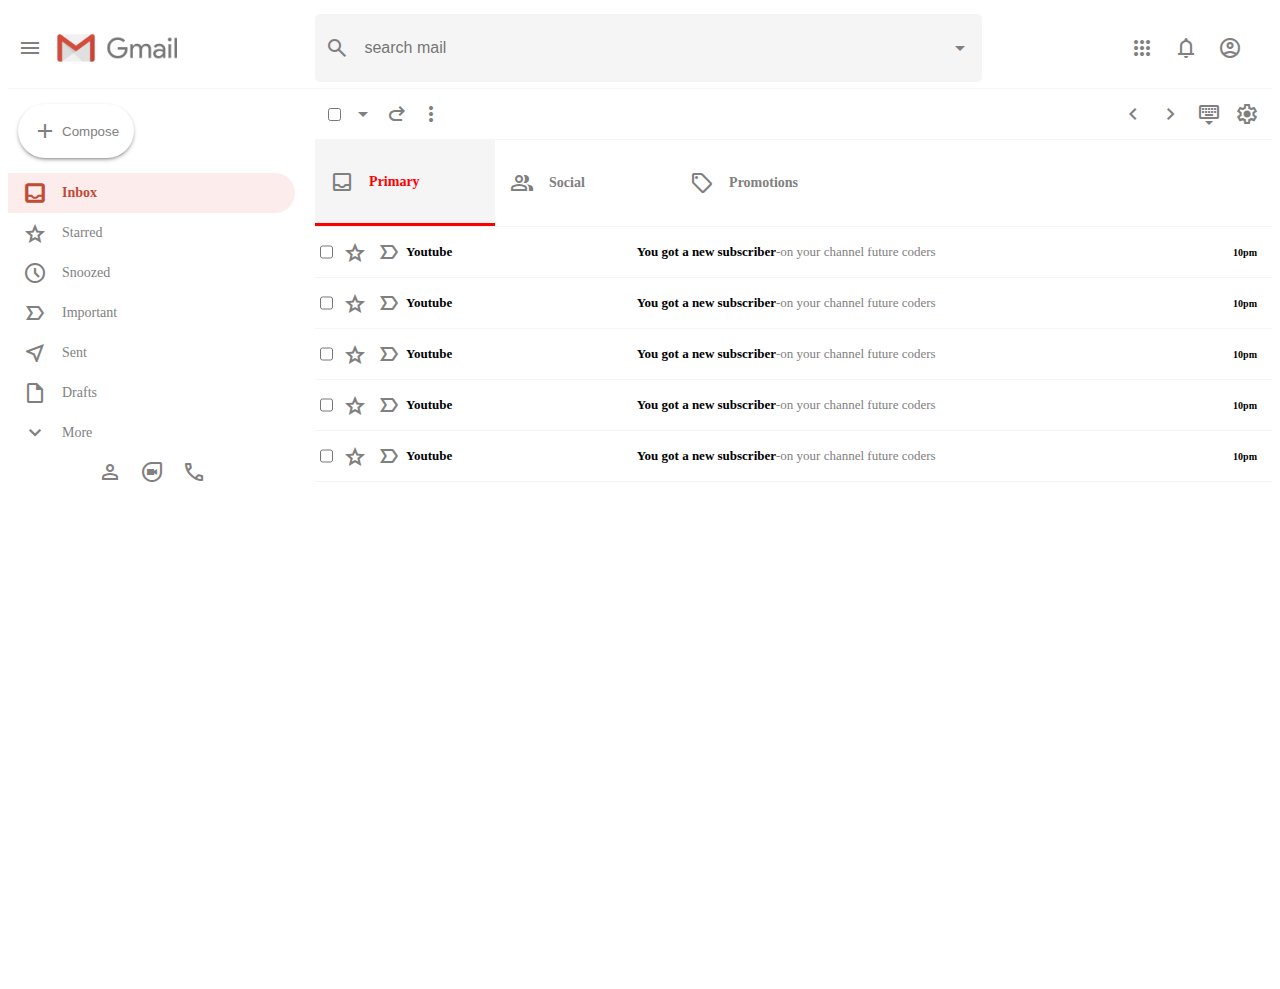
==== index.html @ 56f31e83 "commited ok" ====
<html lang="en">
<head>
    <meta charset="UTF-8">
    <meta http-equiv="X-UA-Compatible" content="IE=edge">
    <meta name="viewport" content="width=device-width, initial-scale=1.0">
    <!-- Google font icons-->
    <link href="https://fonts.googleapis.com/css2?family=Material+Symbols+Outlined" rel="stylesheet" />
    <link rel="stylesheet" href="css/style.css"/>
    <title>Gmail UI CLONE</title>
</head>
<body>
    <!--Header starts-->
    <div class="header">
        <div class="header_left">
            <span class="material-symbols-outlined">
                menu
            </span>
            <img src="Assets/gmail.jpg" alt="mail">              
        </div>
        <div class="header_middle">
            <span class="material-symbols-outlined">
                search
            </span>
            <input type="text" placeholder="search mail"/>
            <span class="material-symbols-outlined">
                arrow_drop_down
            </span>

        </div>
        <div class="header_right">
            <span class="material-symbols-outlined">
                apps
             </span>
            <span class="material-symbols-outlined">
                    notifications
            </span>
            <span class="material-symbols-outlined">
                    account_circle
            </span>
         </div>
     </div>
<!--Header ends-->

<!--Main body starts-->
<div class="main_body">
    <!--sidebar starts-->
        <div class="sidebar">
            <button class="sidebar_compose">
                <span class="material-symbols-outlined">add</span>
                Compose
            </button>
            <div class="sidebarOption sidebarOption_active">
                <span class="material-symbols-outlined">inbox</span>
                <h3>Inbox</h3>
            </div>
            <div class="sidebarOption ">
                <span class="material-symbols-outlined">Star</span>
                <h3>Starred</h3>
            </div>
            <div class="sidebarOption ">
                <span class="material-symbols-outlined">access_time</span>
                <h3>Snoozed</h3>
            </div>
            <div class="sidebarOption ">
                <span class="material-symbols-outlined">label_important</span>
                <h3>Important</h3>
            </div>
            <div class="sidebarOption ">
                <span class="material-symbols-outlined">near_me</span>
                <h3>Sent</h3>
            </div>
            <div class="sidebarOption ">
                <span class="material-symbols-outlined">note</span>
                <h3>Drafts</h3>
            </div>
            <div class="sidebarOption ">
                <span class="material-symbols-outlined">expand_more</span>
                <h3>More</h3>
            </div>
            <div class="sidebar_footer">
                <div class="sidebar_footerIcons">
               <span class="material-symbols-outlined">person</span>
               <span class="material-symbols-outlined">duo</span>
               <span class="material-symbols-outlined">phone</span>
                </div>
            </div>
        </div>
    <!--sidebar ends-->

    <!--Email list starts-->
        <div class="emailList">
            <!--setting starts-->
                <div class="emailList_settings">
                    <div class="emailList_settingsLeft">
                            <input type="checkbox">
                            <span class="material-symbols-outlined">arrow_drop_down</span>
                            <span class="material-symbols-outlined">redo</span>
                            <span class="material-symbols-outlined">more_vert</span>
                    </div>
                    <div class="emailList_settingsRight">
                        <span class="material-symbols-outlined">chevron_left</span>
                     <span class="material-symbols-outlined">chevron_right</span>
                    <span class="material-symbols-outlined">keyboard_hide</span>
                    <span class="material-symbols-outlined">settings</span>
                    </div>
                </div>
             <!--setting ends-->

             <!--section starts-->
                <div class="emailList_section">
                    <div class="section section_selected">
                        <span class="material-symbols-outlined">inbox</span>
                        <h4>Primary</h4>
                    </div>
                    <div class="section ">
                        <span class="material-symbols-outlined">people</span>
                        <h4>Social</h4>
                    </div>
                    <div class="section ">
                        <span class="material-symbols-outlined">local_offer</span>
                        <h4>Promotions</h4>
                    </div>
                </div>
             <!--section ends-->

             <!--email List row starts-->
                    <div class="emailList_list">
                        <!--email row starts-->
                            <div class="emailRow">
                                <div class="emailRow_options">
                                    <input type="checkbox" >
                                    <span class="material-symbols-outlined">star_border</span>
                                    <span class="material-symbols-outlined">label_important</span>
                                </div>
                                <h3 class="emailRow_title">Youtube</h3>
                                    <div class="emailRow_message">
                                        <h4>You got a new subscriber<span class="emailRow_description">-on your channel future coders</span></h4>
                                    </div>
                                    <p class="emailRow_time">10pm</p>
                            </div>
                        <!--email row ends-->
                         <!--email row starts-->
                         <div class="emailRow">
                            <div class="emailRow_options">
                                <input type="checkbox" >
                                <span class="material-symbols-outlined">star_border</span>
                                <span class="material-symbols-outlined">label_important</span>
                            </div>
                            <h3 class="emailRow_title">Youtube</h3>
                                <div class="emailRow_message">
                                    <h4>You got a new subscriber<span class="emailRow_description">-on your channel future coders</span></h4>
                                </div>
                                <p class="emailRow_time">10pm</p>
                        </div>
                    <!--email row ends-->
                     <!--email row starts-->
                    <div class="emailRow">
                        <div class="emailRow_options">
                            <input type="checkbox" >
                            <span class="material-symbols-outlined">star_border</span>
                            <span class="material-symbols-outlined">label_important</span>
                        </div>
                        <h3 class="emailRow_title">Youtube</h3>
                        <div class="emailRow_message">
                            <h4>You got a new subscriber<span class="emailRow_description">-on your channel future coders</span></h4>
                        </div>
                        <p class="emailRow_time">10pm</p>
                    </div>
                <!--email row ends-->
                 <!--email row starts-->
                 <div class="emailRow">
                    <div class="emailRow_options">
                        <input type="checkbox" >
                        <span class="material-symbols-outlined">star_border</span>
                        <span class="material-symbols-outlined">label_important</span>
                    </div>
                    <h3 class="emailRow_title">Youtube</h3>
                        <div class="emailRow_message">
                            <h4>You got a new subscriber<span class="emailRow_description">-on your channel future coders</span></h4>
                        </div>
                        <p class="emailRow_time">10pm</p>
                </div>
            <!--email row ends-->
             <!--email row starts-->
             <div class="emailRow">
                <div class="emailRow_options">
                    <input type="checkbox" >
                    <span class="material-symbols-outlined">star_border</span>
                    <span class="material-symbols-outlined">label_important</span>
                </div>
                <h3 class="emailRow_title">Youtube</h3>
                    <div class="emailRow_message">
                        <h4>You got a new subscriber<span class="emailRow_description">-on your channel future coders</span></h4>
                    </div>
                    <p class="emailRow_time">10pm</p>
            </div>
        <!--email row ends-->
                    </div>
         <!--email row ends-->
        </div>
 <!--Email list ends-->
</div>
<!--Main body ends-->
</body>
</html>
---- css/style.css ----
.{
   margin:0;
   padding:0; 
}
/* Header */
.header_left img{
            object-fit: contain;
            height: 80px;
            margin-left:5px;
}
.header{
    display: flex;
    align-items: center;
    justify-content: space-between;
    border-bottom: 1px solid whitesmoke;
}
.header_left{
    display: flex;
    align-items: center;
}
.header_left span{
    padding: 10px;
    cursor: pointer;
}
.header_middle{
    display: flex;
    flex: 0.7;
    align-items: center;
    background-color:whitesmoke;
    padding: 10px;
    border-radius: 5px;
}             
.material-symbols-outlined{
    color: gray;
}
.header_middle input{
    border: none;
    width: 100%;
    padding: 10px;
    outline: none;
    font-size: medium;
    background-color: transparent;
}
.header_right{
    display: flex;
    padding-right: 20px;
}
.header_right span{
    padding: 10px;
    cursor: pointer;
}
/*Sidebar*/

.sidebar{
    flex:0.3;
    max-width: 300px;
    padding-right: 20px;
}
.sidebar_compose{
    margin-top: 15px;
    margin-left: 10px;
    margin-bottom: 15px;
    text-transform: capitalize;
    color: gray;
    padding: 15px;
    border-radius: 30px;
    background-color: white;
    display: flex;
    align-items: center;
    cursor: pointer;
    outline: none;
    border: none;
    box-shadow: 0px 2px 5px -2px rgba(0,0,0,0.75);
}

.sidebar_compose span{
    margin-right: 5px;
}
.sidebarOption{
    display: flex;
    align-items: center;
    height: 40px;
    padding: 0 10px;
    border-top-right-radius: 20px;
    border-bottom-right-radius: 20px;
    cursor: pointer;
    color: #818181;
}
.sidebarOption .material-symbols-outlined{
    padding: 5px;
}
.sidebarOption h3{
    flex: 1;
    margin-left: 10px;
    font-size: 14px;
    font-weight: 400;
}
.sidebarOption:hover,
.sidebarOption:hover h3,
.sidebarOption:hover .material-symbols-outlined,
.sidebarOption_active,
.sidebarOption_active h3,
.sidebarOption_active .material-symbols-outlined{
    background-color: #fcecec;
    color: #c04b37;
    font-weight: 800;
}
.sidebar_footer{
    display: flex;
    justify-content: center;
}
.sidebar_footerIcons .material-symbols-outlined{
    margin: 7px;
    cursor: pointer;

}
/*main_body*/
.main_body{
    display:flex;
    height: 100vh;
}
body{
    height: 100vh;
    overflow: hidden;
}
/*email list*/
.emailList{
    flex:1;
    overflow:scroll;
}
.emailList_settings{
    position: sticky;
    top: 0;
    display: flex;
    justify-content: space-between;
    border-bottom: 1px solid whitesmoke;
    background-color: white;
    z-index: 999;
    padding: 8px;
}
.emailList_settingsLeft{
    display: flex;
    align-items:center;
}
.emailList_settings .material-symbols-outlined{
    margin: 5px;
    cursor: pointer;
}
.section{
    display: flex;
    align-items: center;
    border-bottom-width:2px;
    padding: 15px;
    min-width: 150px;
    cursor: pointer;
    color: grey;
    border-width:0;
}
.emailList_section{
    position: sticky;
    top:0;
    display: flex;
    background-color: white;
    border-bottom: 1px solid whitesmoke;
    z-index: 999;
}
.section_selected{
    background-color: whitesmoke;
    border-width: 3px;
    color: red;
    border-bottom:3px solid red;
}
.section_active .material-symbols-outlined{
    color:red;
}
.section h4{
    font-size:14px;
    margin-left: 15px;
}
.section:hover{
    background-color: whitesmoke;
    border-width: 3px;
}
.emailRow_options{
    display:flex;
    align-item:center;
}
.emailRow_options .material-symbols-outlined,input{
    margin:5px;
}
.emailRow{
    display:flex;
    align-items:center;
    height: 50px;
    border-bottom:1px solid whitesmoke;
    cursor: pointer;
    z-index;999;
}
.emailRow:hover{
    border-top: 1px solid whitesmoke;
    box-shadow:0 4px 4px -2px rgba(0,0,0, 0.24) ;
}
.emailRow_message{
    display: flex;
    flex:0.8;
    align-items: center;
    font-size: 13px;
}
.emailRow_message h4{
    width:400px;
    white-space: nowrap;
    overflow: hidden;
    text-overflow: ellipsis;
    padding-left: 5px;
    padding-right: 5px;
}
.emailRow_title{
    font-size: 13px;
    flex:0.3;
}
.emailRow_time{
    padding-right: 15px;
    font-size: 10px;
    font-weight: bold;
}
.emailRow_description{
    font-weight: 400;
    color: gray;
}
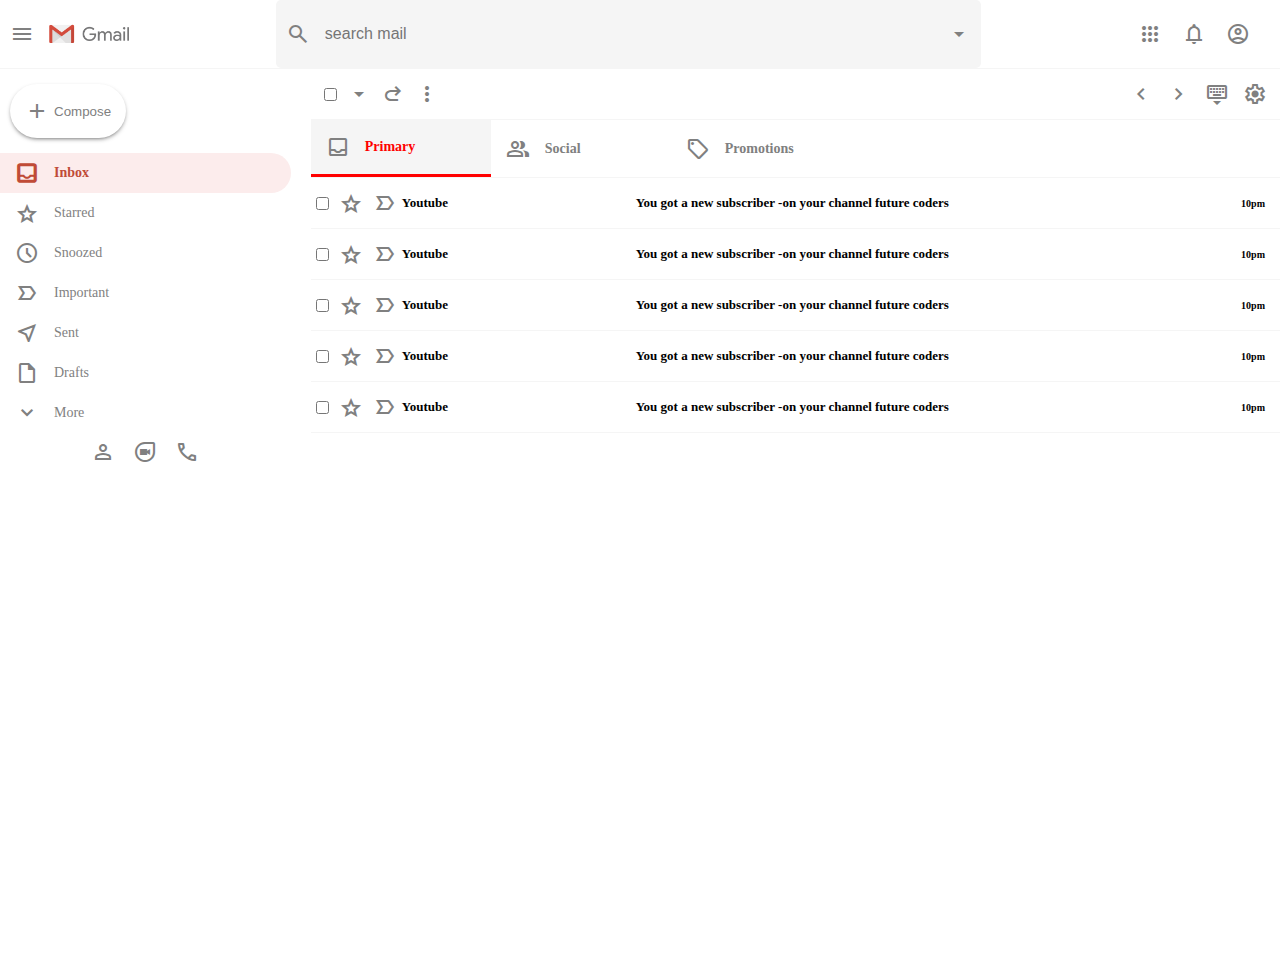
==== commit 0046440a: "commit ok" ====
--- a/index.html
+++ b/index.html
@@ -1,205 +1,192 @@
+<!doctype html>
 <html lang="en">
-<head>
+  <head>
     <meta charset="UTF-8">
     <meta http-equiv="X-UA-Compatible" content="IE=edge">
     <meta name="viewport" content="width=device-width, initial-scale=1.0">
     <!-- Google font icons-->
     <link href="https://fonts.googleapis.com/css2?family=Material+Symbols+Outlined" rel="stylesheet" />
-    <link rel="stylesheet" href="css/style.css"/>
+    <link rel="stylesheet" href="css/style.css" />
     <title>Gmail UI CLONE</title>
-</head>
-<body>
+  </head>
+  <body>
     <!--Header starts-->
     <div class="header">
-        <div class="header_left">
-            <span class="material-symbols-outlined">
-                menu
-            </span>
-            <img src="Assets/gmail.jpg" alt="mail">              
+      <div class="headerLeft">
+        <span class="material-symbols-outlined"> menu </span>
+        <img src="Assets/gmail.jpg" alt="mail">
+      </div>
+      <div class="headerMiddle">
+        <span class="material-symbols-outlined"> search </span>
+        <input type="text" placeholder="search mail" />
+        <span class="material-symbols-outlined"> arrow_drop_down </span>
+      </div>
+      <div class="headerRight">
+        <span class="material-symbols-outlined"> apps </span>
+        <span class="material-symbols-outlined"> notifications </span>
+        <span class="material-symbols-outlined"> account_circle </span>
+      </div>
+    </div>
+    <!--Header ends-->
+    <!--Main body starts-->
+    <div class="mainBody">
+      <!--sidebar starts-->
+      <div class="sidebar">
+        <button class="sidebarCompose">
+          <span class="material-symbols-outlined">add</span> Compose </button>
+        <div class="sidebarOption sidebarOptionActive">
+          <span class="material-symbols-outlined">inbox</span>
+          <h3>Inbox</h3>
         </div>
-        <div class="header_middle">
-            <span class="material-symbols-outlined">
-                search
-            </span>
-            <input type="text" placeholder="search mail"/>
-            <span class="material-symbols-outlined">
-                arrow_drop_down
-            </span>
-
+        <div class="sidebarOption ">
+          <span class="material-symbols-outlined">Star</span>
+          <h3>Starred</h3>
         </div>
-        <div class="header_right">
-            <span class="material-symbols-outlined">
-                apps
-             </span>
-            <span class="material-symbols-outlined">
-                    notifications
-            </span>
-            <span class="material-symbols-outlined">
-                    account_circle
-            </span>
-         </div>
-     </div>
-<!--Header ends-->
-
-<!--Main body starts-->
-<div class="main_body">
-    <!--sidebar starts-->
-        <div class="sidebar">
-            <button class="sidebar_compose">
-                <span class="material-symbols-outlined">add</span>
-                Compose
-            </button>
-            <div class="sidebarOption sidebarOption_active">
-                <span class="material-symbols-outlined">inbox</span>
-                <h3>Inbox</h3>
+        <div class="sidebarOption ">
+          <span class="material-symbols-outlined">access_time</span>
+          <h3>Snoozed</h3>
+        </div>
+        <div class="sidebarOption ">
+          <span class="material-symbols-outlined">label_important</span>
+          <h3>Important</h3>
+        </div>
+        <div class="sidebarOption ">
+          <span class="material-symbols-outlined">near_me</span>
+          <h3>Sent</h3>
+        </div>
+        <div class="sidebarOption ">
+          <span class="material-symbols-outlined">note</span>
+          <h3>Drafts</h3>
+        </div>
+        <div class="sidebarOption ">
+          <span class="material-symbols-outlined">expand_more</span>
+          <h3>More</h3>
+        </div>
+        <div class="sidebarFooter">
+          <div class="sidebarFooterIcons">
+            <span class="material-symbols-outlined">person</span>
+            <span class="material-symbols-outlined">duo</span>
+            <span class="material-symbols-outlined">phone</span>
+          </div>
+        </div>
+      </div>
+      <!--sidebar ends-->
+      <!--Email list starts-->
+      <div class="emailList">
+        <!--setting starts-->
+        <div class="emailListSettings">
+          <div class="emailListSettingsLeft">
+            <input type="checkbox">
+            <span class="material-symbols-outlined">arrow_drop_down</span>
+            <span class="material-symbols-outlined">redo</span>
+            <span class="material-symbols-outlined">more_vert</span>
+          </div>
+          <div class="emailListSettingsRight">
+            <span class="material-symbols-outlined">chevron_left</span>
+            <span class="material-symbols-outlined">chevron_right</span>
+            <span class="material-symbols-outlined">keyboard_hide</span>
+            <span class="material-symbols-outlined">settings</span>
+          </div>
+        </div>
+        <!--setting ends-->
+        <!--section starts-->
+        <div class="emailListSection">
+          <div class="section sectionSelected">
+            <span class="material-symbols-outlined">inbox</span>
+            <h4>Primary</h4>
+          </div>
+          <div class="section ">
+            <span class="material-symbols-outlined">people</span>
+            <h4>Social</h4>
+          </div>
+          <div class="section ">
+            <span class="material-symbols-outlined">local_offer</span>
+            <h4>Promotions</h4>
+          </div>
+        </div>
+        <!--section ends-->
+        <!--email List row starts-->
+        <div class="emailList1">
+          <!--email row starts-->
+          <div class="emailRow">
+            <div class="emailRowOptions">
+              <input type="checkBox">
+              <span class="material-symbols-outlined">star_border</span>
+              <span class="material-symbols-outlined">label_important</span>
             </div>
-            <div class="sidebarOption ">
-                <span class="material-symbols-outlined">Star</span>
-                <h3>Starred</h3>
+            <h3 class="emailRowTitle">Youtube</h3>
+            <div class="emailRowMessage">
+              <h4>You got a new subscriber <span class="emailRow_description">-on your channel future coders</span>
+              </h4>
             </div>
-            <div class="sidebarOption ">
-                <span class="material-symbols-outlined">access_time</span>
-                <h3>Snoozed</h3>
+            <p class="emailRowTime">10pm</p>
+          </div>
+          <!--email row ends-->
+          <!--email row starts-->
+          <div class="emailRow">
+            <div class="emailRowOptions">
+              <input type="checkBox">
+              <span class="material-symbols-outlined">star_border</span>
+              <span class="material-symbols-outlined">label_important</span>
             </div>
-            <div class="sidebarOption ">
-                <span class="material-symbols-outlined">label_important</span>
-                <h3>Important</h3>
+            <h3 class="emailRowTitle">Youtube</h3>
+            <div class="emailRowMessage">
+              <h4>You got a new subscriber <span class="emailRow_description">-on your channel future coders</span>
+              </h4>
             </div>
-            <div class="sidebarOption ">
-                <span class="material-symbols-outlined">near_me</span>
-                <h3>Sent</h3>
+            <p class="emailRowTime">10pm</p>
+          </div>
+          <!--email row ends-->
+          <!--email row starts-->
+          <div class="emailRow">
+            <div class="emailRowOptions">
+              <input type="checkBox">
+              <span class="material-symbols-outlined">star_border</span>
+              <span class="material-symbols-outlined">label_important</span>
             </div>
-            <div class="sidebarOption ">
-                <span class="material-symbols-outlined">note</span>
-                <h3>Drafts</h3>
+            <h3 class="emailRowTitle">Youtube</h3>
+            <div class="emailRowMessage">
+              <h4>You got a new subscriber <span class="emailRow_description">-on your channel future coders</span>
+              </h4>
             </div>
-            <div class="sidebarOption ">
-                <span class="material-symbols-outlined">expand_more</span>
-                <h3>More</h3>
+            <p class="emailRowTime">10pm</p>
+          </div>
+          <!--email row ends-->
+          <!--email row starts-->
+          <div class="emailRow">
+            <div class="emailRowOptions">
+              <input type="checkBox">
+              <span class="material-symbols-outlined">star_border</span>
+              <span class="material-symbols-outlined">label_important</span>
             </div>
-            <div class="sidebar_footer">
-                <div class="sidebar_footerIcons">
-               <span class="material-symbols-outlined">person</span>
-               <span class="material-symbols-outlined">duo</span>
-               <span class="material-symbols-outlined">phone</span>
-                </div>
+            <h3 class="emailRowTitle">Youtube</h3>
+            <div class="emailRowMessage">
+              <h4>You got a new subscriber <span class="emailRow_description">-on your channel future coders</span>
+              </h4>
             </div>
+            <p class="emailRowTime">10pm</p>
+          </div>
+          <!--email row ends-->
+          <!--email row starts-->
+          <div class="emailRow">
+            <div class="emailRowOptions">
+              <input type="checkBox">
+              <span class="material-symbols-outlined">star_border</span>
+              <span class="material-symbols-outlined">label_important</span>
+            </div>
+            <h3 class="emailRowTitle">Youtube</h3>
+            <div class="emailRowMessage">
+              <h4>You got a new subscriber <span class="emailRow_description">-on your channel future coders</span>
+              </h4>
+            </div>
+            <p class="emailRowTime">10pm</p>
+          </div>
+          <!--email row ends-->
         </div>
-    <!--sidebar ends-->
-
-    <!--Email list starts-->
-        <div class="emailList">
-            <!--setting starts-->
-                <div class="emailList_settings">
-                    <div class="emailList_settingsLeft">
-                            <input type="checkbox">
-                            <span class="material-symbols-outlined">arrow_drop_down</span>
-                            <span class="material-symbols-outlined">redo</span>
-                            <span class="material-symbols-outlined">more_vert</span>
-                    </div>
-                    <div class="emailList_settingsRight">
-                        <span class="material-symbols-outlined">chevron_left</span>
-                     <span class="material-symbols-outlined">chevron_right</span>
-                    <span class="material-symbols-outlined">keyboard_hide</span>
-                    <span class="material-symbols-outlined">settings</span>
-                    </div>
-                </div>
-             <!--setting ends-->
-
-             <!--section starts-->
-                <div class="emailList_section">
-                    <div class="section section_selected">
-                        <span class="material-symbols-outlined">inbox</span>
-                        <h4>Primary</h4>
-                    </div>
-                    <div class="section ">
-                        <span class="material-symbols-outlined">people</span>
-                        <h4>Social</h4>
-                    </div>
-                    <div class="section ">
-                        <span class="material-symbols-outlined">local_offer</span>
-                        <h4>Promotions</h4>
-                    </div>
-                </div>
-             <!--section ends-->
-
-             <!--email List row starts-->
-                    <div class="emailList_list">
-                        <!--email row starts-->
-                            <div class="emailRow">
-                                <div class="emailRow_options">
-                                    <input type="checkbox" >
-                                    <span class="material-symbols-outlined">star_border</span>
-                                    <span class="material-symbols-outlined">label_important</span>
-                                </div>
-                                <h3 class="emailRow_title">Youtube</h3>
-                                    <div class="emailRow_message">
-                                        <h4>You got a new subscriber<span class="emailRow_description">-on your channel future coders</span></h4>
-                                    </div>
-                                    <p class="emailRow_time">10pm</p>
-                            </div>
-                        <!--email row ends-->
-                         <!--email row starts-->
-                         <div class="emailRow">
-                            <div class="emailRow_options">
-                                <input type="checkbox" >
-                                <span class="material-symbols-outlined">star_border</span>
-                                <span class="material-symbols-outlined">label_important</span>
-                            </div>
-                            <h3 class="emailRow_title">Youtube</h3>
-                                <div class="emailRow_message">
-                                    <h4>You got a new subscriber<span class="emailRow_description">-on your channel future coders</span></h4>
-                                </div>
-                                <p class="emailRow_time">10pm</p>
-                        </div>
-                    <!--email row ends-->
-                     <!--email row starts-->
-                    <div class="emailRow">
-                        <div class="emailRow_options">
-                            <input type="checkbox" >
-                            <span class="material-symbols-outlined">star_border</span>
-                            <span class="material-symbols-outlined">label_important</span>
-                        </div>
-                        <h3 class="emailRow_title">Youtube</h3>
-                        <div class="emailRow_message">
-                            <h4>You got a new subscriber<span class="emailRow_description">-on your channel future coders</span></h4>
-                        </div>
-                        <p class="emailRow_time">10pm</p>
-                    </div>
-                <!--email row ends-->
-                 <!--email row starts-->
-                 <div class="emailRow">
-                    <div class="emailRow_options">
-                        <input type="checkbox" >
-                        <span class="material-symbols-outlined">star_border</span>
-                        <span class="material-symbols-outlined">label_important</span>
-                    </div>
-                    <h3 class="emailRow_title">Youtube</h3>
-                        <div class="emailRow_message">
-                            <h4>You got a new subscriber<span class="emailRow_description">-on your channel future coders</span></h4>
-                        </div>
-                        <p class="emailRow_time">10pm</p>
-                </div>
-            <!--email row ends-->
-             <!--email row starts-->
-             <div class="emailRow">
-                <div class="emailRow_options">
-                    <input type="checkbox" >
-                    <span class="material-symbols-outlined">star_border</span>
-                    <span class="material-symbols-outlined">label_important</span>
-                </div>
-                <h3 class="emailRow_title">Youtube</h3>
-                    <div class="emailRow_message">
-                        <h4>You got a new subscriber<span class="emailRow_description">-on your channel future coders</span></h4>
-                    </div>
-                    <p class="emailRow_time">10pm</p>
-            </div>
         <!--email row ends-->
-                    </div>
-         <!--email row ends-->
-        </div>
- <!--Email list ends-->
-</div>
-<!--Main body ends-->
-</body>
+      </div>
+      <!--Email list ends-->
+    </div>
+    <!--Main body ends-->
+  </body>
 </html>--- a/css/style.css
+++ b/css/style.css
@@ -1,229 +1,356 @@
-.{
-   margin:0;
-   padding:0; 
+* {
+	margin: 0;
+	padding: 0;
 }
 /* Header */
-.header_left img{
-            object-fit: contain;
-            height: 80px;
-            margin-left:5px;
-}
-.header{
-    display: flex;
-    align-items: center;
-    justify-content: space-between;
-    border-bottom: 1px solid whitesmoke;
-}
-.header_left{
-    display: flex;
-    align-items: center;
-}
-.header_left span{
-    padding: 10px;
-    cursor: pointer;
-}
-.header_middle{
-    display: flex;
-    flex: 0.7;
-    align-items: center;
-    background-color:whitesmoke;
-    padding: 10px;
-    border-radius: 5px;
-}             
-.material-symbols-outlined{
-    color: gray;
-}
-.header_middle input{
-    border: none;
-    width: 100%;
-    padding: 10px;
-    outline: none;
-    font-size: medium;
-    background-color: transparent;
-}
-.header_right{
-    display: flex;
-    padding-right: 20px;
-}
-.header_right span{
-    padding: 10px;
-    cursor: pointer;
+
+.headerLeft img {
+	object-fit: contain;
+	width: 80px;
+	margin-left: 5px;
+}
+
+.header {
+	display: flex;
+	align-items: center;
+	justify-content: space-between;
+	border-bottom: 1px solid whitesmoke;
+}
+
+.headerLeft {
+	display: flex;
+	align-items: center;
+}
+
+.headerLeft span {
+	padding: 10px;
+	cursor: pointer;
+}
+
+.headerMiddle {
+	display: flex;
+	flex: 0.7;
+	align-items: center;
+	background-color: whitesmoke;
+	padding: 10px;
+	border-radius: 5px;
+}
+
+.material-symbols-outlined {
+	color: gray;
+}
+
+.headerMiddle input {
+	border: none;
+	width: 100%;
+	padding: 10px;
+	outline: none;
+	font-size: medium;
+	background-color: transparent;
+}
+
+.headerRight {
+	display: flex;
+	padding-right: 20px;
+}
+
+.headerRight span {
+	padding: 10px;
+	cursor: pointer;
 }
 /*Sidebar*/
 
-.sidebar{
-    flex:0.3;
-    max-width: 300px;
-    padding-right: 20px;
-}
-.sidebar_compose{
-    margin-top: 15px;
-    margin-left: 10px;
-    margin-bottom: 15px;
-    text-transform: capitalize;
-    color: gray;
-    padding: 15px;
-    border-radius: 30px;
-    background-color: white;
-    display: flex;
-    align-items: center;
-    cursor: pointer;
-    outline: none;
-    border: none;
-    box-shadow: 0px 2px 5px -2px rgba(0,0,0,0.75);
-}
-
-.sidebar_compose span{
-    margin-right: 5px;
-}
-.sidebarOption{
-    display: flex;
-    align-items: center;
-    height: 40px;
-    padding: 0 10px;
-    border-top-right-radius: 20px;
-    border-bottom-right-radius: 20px;
-    cursor: pointer;
-    color: #818181;
-}
-.sidebarOption .material-symbols-outlined{
-    padding: 5px;
-}
-.sidebarOption h3{
-    flex: 1;
-    margin-left: 10px;
-    font-size: 14px;
-    font-weight: 400;
-}
+
+.sidebar {
+	flex: 0.3;
+	max-width: 300px;
+	padding-right: 20px;
+}
+
+.sidebarCompose {
+	margin-top: 15px;
+	margin-left: 10px;
+	margin-bottom: 15px;
+	text-transform: capitalize;
+	color: gray;
+	padding: 15px;
+	border-radius: 30px;
+	background-color: white;
+	display: flex;
+	align-items: center;
+	cursor: pointer;
+	outline: none;
+	border: none;
+	box-shadow: 0px 2px 5px -2px rgba(0,0,0,0.75);
+}
+
+.sidebarCompose span {
+	margin-right: 5px;
+}
+
+.sidebarOption {
+	display: flex;
+	align-items: center;
+	height: 40px;
+	padding: 0 10px;
+	border-top-right-radius: 20px;
+	border-bottom-right-radius: 20px;
+	cursor: pointer;
+	color: #818181;
+}
+
+.sidebarOption .material-symbols-outlined {
+	padding: 5px;
+}
+
+.sidebarOption h3 {
+	flex: 1;
+	margin-left: 10px;
+	font-size: 14px;
+	font-weight: 400;
+}
+
 .sidebarOption:hover,
 .sidebarOption:hover h3,
 .sidebarOption:hover .material-symbols-outlined,
-.sidebarOption_active,
-.sidebarOption_active h3,
-.sidebarOption_active .material-symbols-outlined{
-    background-color: #fcecec;
-    color: #c04b37;
-    font-weight: 800;
-}
-.sidebar_footer{
-    display: flex;
-    justify-content: center;
-}
-.sidebar_footerIcons .material-symbols-outlined{
-    margin: 7px;
-    cursor: pointer;
-
+.sidebarOptionActive,
+.sidebarOptionActive h3,
+.sidebarOptionActive .material-symbols-outlined {
+	background-color: #fcecec;
+	color: #c04b37;
+	font-weight: 800;
+}
+
+.sidebarFooter {
+	display: flex;
+	justify-content: center;
+}
+
+.sidebarFooterIcons .material-symbols-outlined {
+	margin: 7px;
+	cursor: pointer;
 }
 /*main_body*/
-.main_body{
-    display:flex;
-    height: 100vh;
-}
-body{
-    height: 100vh;
-    overflow: hidden;
+.mainBody {
+	display: flex;
+	height: 100vh;
+}
+
+body {
+	height: 100vh;
+	overflow: hidden;
 }
 /*email list*/
-.emailList{
-    flex:1;
-    overflow:scroll;
-}
-.emailList_settings{
-    position: sticky;
-    top: 0;
-    display: flex;
-    justify-content: space-between;
-    border-bottom: 1px solid whitesmoke;
-    background-color: white;
-    z-index: 999;
-    padding: 8px;
-}
-.emailList_settingsLeft{
-    display: flex;
-    align-items:center;
-}
-.emailList_settings .material-symbols-outlined{
-    margin: 5px;
-    cursor: pointer;
-}
-.section{
-    display: flex;
-    align-items: center;
-    border-bottom-width:2px;
-    padding: 15px;
-    min-width: 150px;
-    cursor: pointer;
-    color: grey;
-    border-width:0;
-}
-.emailList_section{
-    position: sticky;
-    top:0;
-    display: flex;
-    background-color: white;
-    border-bottom: 1px solid whitesmoke;
-    z-index: 999;
-}
-.section_selected{
-    background-color: whitesmoke;
-    border-width: 3px;
-    color: red;
-    border-bottom:3px solid red;
-}
-.section_active .material-symbols-outlined{
-    color:red;
-}
-.section h4{
-    font-size:14px;
-    margin-left: 15px;
-}
-.section:hover{
-    background-color: whitesmoke;
-    border-width: 3px;
-}
-.emailRow_options{
-    display:flex;
-    align-item:center;
-}
-.emailRow_options .material-symbols-outlined,input{
-    margin:5px;
-}
-.emailRow{
-    display:flex;
-    align-items:center;
-    height: 50px;
-    border-bottom:1px solid whitesmoke;
-    cursor: pointer;
-    z-index;999;
-}
-.emailRow:hover{
-    border-top: 1px solid whitesmoke;
-    box-shadow:0 4px 4px -2px rgba(0,0,0, 0.24) ;
-}
-.emailRow_message{
-    display: flex;
-    flex:0.8;
-    align-items: center;
-    font-size: 13px;
-}
-.emailRow_message h4{
-    width:400px;
-    white-space: nowrap;
-    overflow: hidden;
-    text-overflow: ellipsis;
-    padding-left: 5px;
-    padding-right: 5px;
-}
-.emailRow_title{
-    font-size: 13px;
-    flex:0.3;
-}
-.emailRow_time{
-    padding-right: 15px;
-    font-size: 10px;
-    font-weight: bold;
-}
-.emailRow_description{
-    font-weight: 400;
-    color: gray;
+.emailList {
+	flex: 1;
+	overflow: scroll;
+}
+
+.emailListSettings {
+	position: sticky;
+	top: 0;
+	display: flex;
+	justify-content: space-between;
+	border-bottom: 1px solid whitesmoke;
+	background-color: white;
+	z-index: 999;
+	padding: 8px;
+}
+
+.emailListSettingsLeft {
+	display: flex;
+	align-items: center;
+}
+
+.emailListSettings .material-symbols-outlined {
+	margin: 5px;
+	cursor: pointer;
+}
+
+.section {
+	display: flex;
+	align-items: center;
+	border-bottom-width: 2px;
+	padding: 15px;
+	min-width: 150px;
+	cursor: pointer;
+	color: grey;
+	border-width: 0;
+}
+
+.emailListSection {
+	position: sticky;
+	top: 0;
+	display: flex;
+	background-color: white;
+	border-bottom: 1px solid whitesmoke;
+	z-index: 999;
+}
+
+.sectionSelected {
+	background-color: whitesmoke;
+	border-width: 3px;
+	color: red;
+	border-bottom: 3px solid red;
+}
+
+.sectionActive .material-symbols-outlined {
+	color: red;
+}
+
+.section h4 {
+	font-size: 14px;
+	margin-left: 15px;
+}
+
+.section:hover {
+	background-color: whitesmoke;
+	border-width: 3px;
+}
+
+.emailRowOptions {
+	display: flex;
+	align-items: center;
+}
+
+.emailRowOptions .material-symbols-outlined,input {
+	margin: 5px;
+}
+
+.emailRow {
+	display: flex;
+	align-items: center;
+	height: 50px;
+	border-bottom: 1px solid whitesmoke;
+	cursor: pointer;
+	z-index: 999;
+}
+
+.emailRow:hover {
+	border-top: 1px solid whitesmoke;
+	box-shadow: 0 4px 4px -2px rgba(0,0,0, 0.24);
+}
+
+.emailRowMessage {
+	display: flex;
+	flex: 0.8;
+	align-items: center;
+	font-size: 13px;
+}
+
+.emailRowMessage h4 {
+	width: 400px;
+	white-space: nowrap;
+	overflow: hidden;
+	text-overflow: ellipsis;
+	padding-left: 5px;
+	padding-right: 5px;
+}
+
+.emailRowTitle {
+	font-size: 13px;
+	flex: 0.3;
+}
+
+.emailRowTime {
+	padding-right: 15px;
+	font-size: 10px;
+	font-weight: bold;
+}
+
+.emailRowDescription {
+	font-weight: 400;
+	color: gray;
+}
+
+/*MQ start*/
+
+@media(max-width:1024px) {
+	body {
+		width: 100%;
+	}
+}
+
+@media(max-width:768px) {
+	.headerMiddle {
+		padding: 0px;
+	}
+
+	.sideBar {
+		width: 100px;
+	}
+	.material-symbols-outlined {
+		font-size: 18px;
+	}
+	.headerMiddle input {
+		font-size: small;
+	}
+	.sidebarOption h3 {
+		font-size: 14px;
+	}
+	.section h4 {
+		font-size: 10px;
+	}
+
+	.emailRowTitle {
+		font-size: 10px;
+	}
+
+	.emailRowMessage h4 {
+		font-size:10px;
+	}
+	.emailRowMessage h4 {
+		width: 180px;
+	}
+
+	.emailRowTime {
+		font-size: 10px;
+	}
+}
+
+@media (max-width:425px) {
+
+	.headerMiddle {
+		padding: 0px;
+	}
+
+	.headerLeft img {
+		width: 40px;
+	}
+
+	.material-symbols-outlined {
+		font-size: 16px;
+	}
+
+	.section {
+		min-width: 5px;
+	}
+
+	.headerMiddle input {
+		font-size: x-small;
+	}
+
+	.sidebarOption h3 {
+		font-size: 12px;
+	}
+
+	.section h4 {
+		font-size: 8px;
+	}
+
+	.emailRowTitle {
+		font-size: 8px;
+	}
+
+	.emailRowMessage h4 {
+		font-size: 8px;
+	}
+
+	.emailRowMessage h4 {
+		width: 160px;
+	}
+
+	.emailRowTime {
+		font-size: 8px;
+	}
 }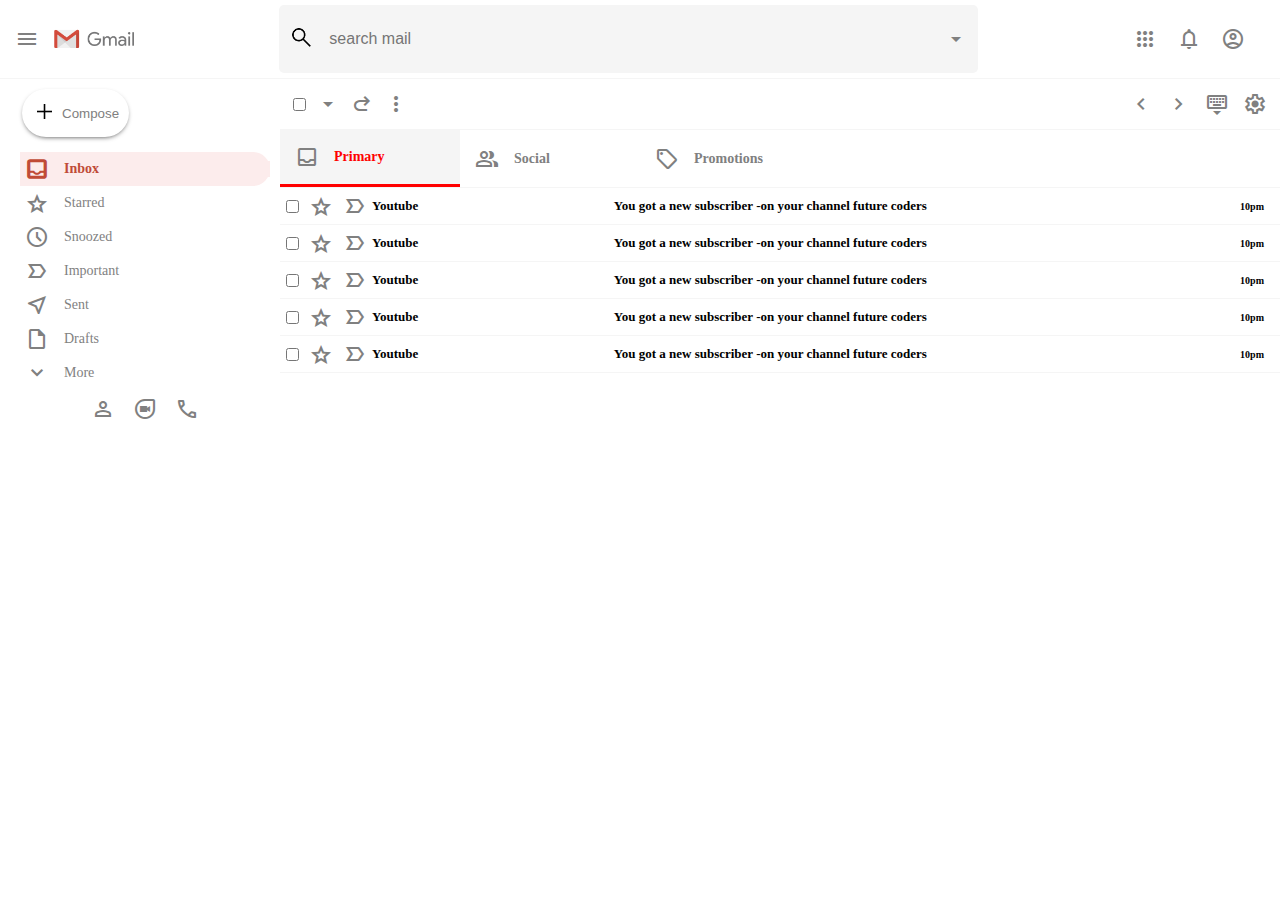
==== commit 427868e5: "commit ok" ====
--- a/index.html
+++ b/index.html
@@ -17,7 +17,8 @@
         <img src="Assets/gmail.jpg" alt="mail">
       </div>
       <div class="headerMiddle">
-        <span class="material-symbols-outlined"> search </span>
+        <!--<span class="material-symbols-outlined"> search </span>-->
+	<span><img src="Assets/search.png" alt="search" class="icons"></span>
         <input type="text" placeholder="search mail" />
         <span class="material-symbols-outlined"> arrow_drop_down </span>
       </div>
@@ -33,8 +34,8 @@
       <!--sidebar starts-->
       <div class="sidebar">
         <button class="sidebarCompose">
-          <span class="material-symbols-outlined">add</span> Compose </button>
-        <div class="sidebarOption sidebarOptionActive">
+        <span><img src="Assets/add.png" alt="account" class="icons"></span> Compose </button>
+	  <div class="sidebarOption sidebarOptionActive">
           <span class="material-symbols-outlined">inbox</span>
           <h3>Inbox</h3>
         </div>
--- a/css/style.css
+++ b/css/style.css
@@ -15,6 +15,7 @@
 	align-items: center;
 	justify-content: space-between;
 	border-bottom: 1px solid whitesmoke;
+	padding:5px;
 }
 
 .headerLeft {
@@ -38,6 +39,10 @@
 
 .material-symbols-outlined {
 	color: gray;
+}
+.icons{
+	width:25px;
+	
 }
 
 .headerMiddle input {
@@ -63,17 +68,19 @@
 
 .sidebar {
 	flex: 0.3;
-	max-width: 300px;
-	padding-right: 20px;
+	max-width:250px;
+	padding-left:20px;
+	margin-top:0px;
+	padding-right:10px;
 }
 
 .sidebarCompose {
-	margin-top: 15px;
-	margin-left: 10px;
+	margin-top: 10px;
+	margin-left:2px;
 	margin-bottom: 15px;
 	text-transform: capitalize;
 	color: gray;
-	padding: 15px;
+	padding:10px;
 	border-radius: 30px;
 	background-color: white;
 	display: flex;
@@ -91,8 +98,7 @@
 .sidebarOption {
 	display: flex;
 	align-items: center;
-	height: 40px;
-	padding: 0 10px;
+	padding:10 10px;
 	border-top-right-radius: 20px;
 	border-bottom-right-radius: 20px;
 	cursor: pointer;
@@ -133,11 +139,11 @@
 /*main_body*/
 .mainBody {
 	display: flex;
-	height: 100vh;
+
 }
 
 body {
-	height: 100vh;
+
 	overflow: hidden;
 }
 /*email list*/
@@ -147,12 +153,12 @@
 }
 
 .emailListSettings {
-	position: sticky;
 	top: 0;
 	display: flex;
 	justify-content: space-between;
 	border-bottom: 1px solid whitesmoke;
 	background-color: white;
+	padding:5px;
 	z-index: 999;
 	padding: 8px;
 }
@@ -179,7 +185,7 @@
 }
 
 .emailListSection {
-	position: sticky;
+
 	top: 0;
 	display: flex;
 	background-color: white;
@@ -188,6 +194,7 @@
 }
 
 .sectionSelected {
+
 	background-color: whitesmoke;
 	border-width: 3px;
 	color: red;
@@ -220,7 +227,7 @@
 .emailRow {
 	display: flex;
 	align-items: center;
-	height: 50px;
+	padding:1px;
 	border-bottom: 1px solid whitesmoke;
 	cursor: pointer;
 	z-index: 999;
@@ -321,6 +328,9 @@
 	.material-symbols-outlined {
 		font-size: 16px;
 	}
+	.sideBar{
+			width:50px;
+		}
 
 	.section {
 		min-width: 5px;
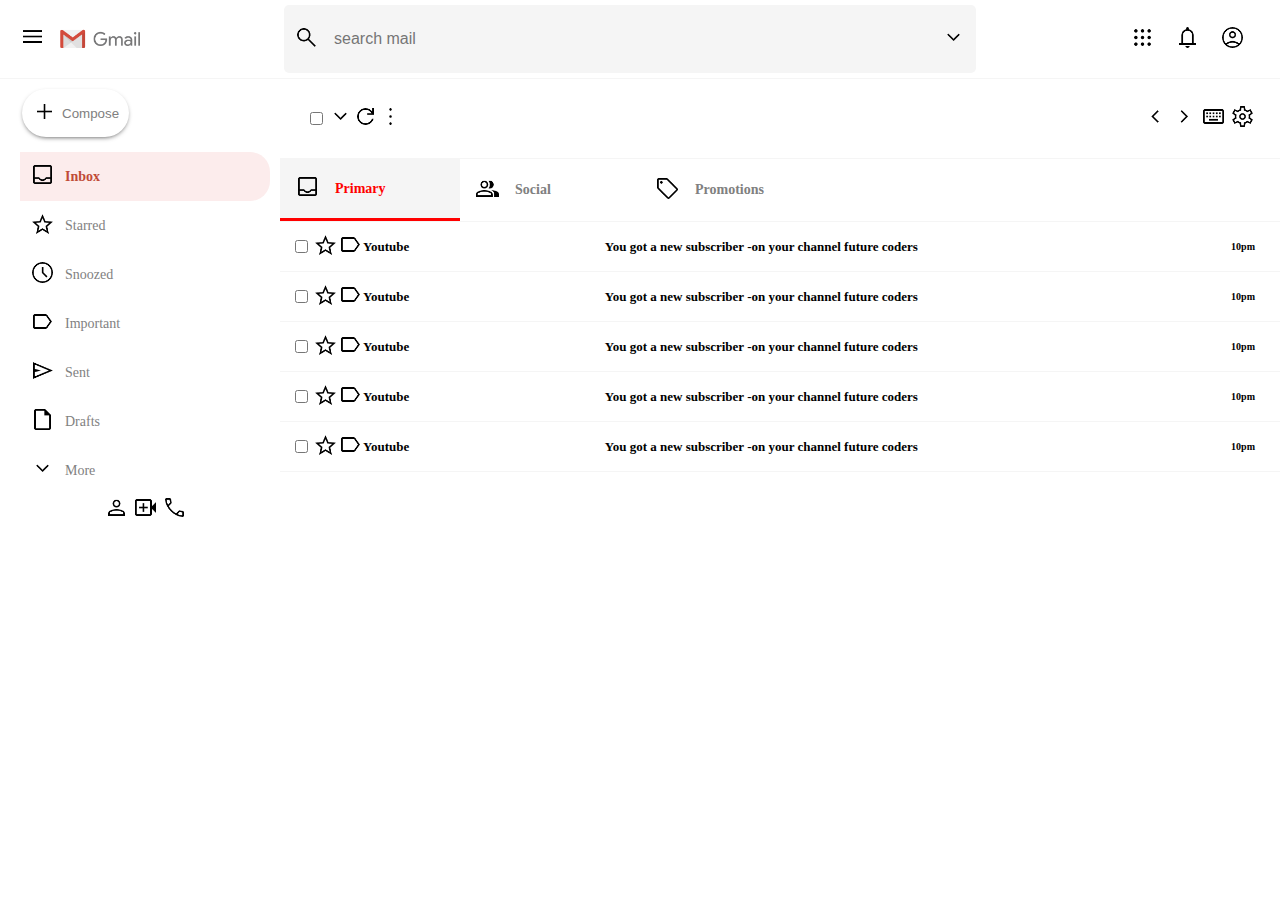
==== commit 69000ea2: "commit ok" ====
--- a/index.html
+++ b/index.html
@@ -1,11 +1,6 @@
 <!doctype html>
 <html lang="en">
   <head>
-    <meta charset="UTF-8">
-    <meta http-equiv="X-UA-Compatible" content="IE=edge">
-    <meta name="viewport" content="width=device-width, initial-scale=1.0">
-    <!-- Google font icons-->
-    <link href="https://fonts.googleapis.com/css2?family=Material+Symbols+Outlined" rel="stylesheet" />
     <link rel="stylesheet" href="css/style.css" />
     <title>Gmail UI CLONE</title>
   </head>
@@ -13,19 +8,30 @@
     <!--Header starts-->
     <div class="header">
       <div class="headerLeft">
-        <span class="material-symbols-outlined"> menu </span>
+        <span>
+          <img src="Assets/menu.png" alt="menu">
+        </span>
         <img src="Assets/gmail.jpg" alt="mail">
       </div>
       <div class="headerMiddle">
-        <!--<span class="material-symbols-outlined"> search </span>-->
-	<span><img src="Assets/search.png" alt="search" class="icons"></span>
+        <span>
+          <img src="Assets/search.png" alt="search" class="icons">
+        </span>
         <input type="text" placeholder="search mail" />
-        <span class="material-symbols-outlined"> arrow_drop_down </span>
+        <span>
+          <img src="Assets/expand.png" alt="arrow" class="icons">
+        </span>
       </div>
       <div class="headerRight">
-        <span class="material-symbols-outlined"> apps </span>
-        <span class="material-symbols-outlined"> notifications </span>
-        <span class="material-symbols-outlined"> account_circle </span>
+        <span>
+          <img src="Assets/apps.png" alt="apps" class="icons">
+        </span>
+        <span>
+          <img src="Assets/notication.png" alt="notification" class="icons">
+        </span>
+        <span>
+          <img src="Assets/account.png" alt="account" class="icons">
+        </span>
       </div>
     </div>
     <!--Header ends-->
@@ -34,40 +40,62 @@
       <!--sidebar starts-->
       <div class="sidebar">
         <button class="sidebarCompose">
-        <span><img src="Assets/add.png" alt="account" class="icons"></span> Compose </button>
-	  <div class="sidebarOption sidebarOptionActive">
-          <span class="material-symbols-outlined">inbox</span>
+          <span>
+            <img src="Assets/add.png" alt="account" class="icons">
+          </span> Compose </button>
+        <div class="sidebarOption sidebarOptionActive">
+          <span>
+            <img src="Assets/inbox.png" alt="inbox" class="icons">
+          </span>
           <h3>Inbox</h3>
         </div>
         <div class="sidebarOption ">
-          <span class="material-symbols-outlined">Star</span>
+          <span>
+            <img src="Assets/grade.png" alt="grade" class="icons">
+          </span>
           <h3>Starred</h3>
         </div>
         <div class="sidebarOption ">
-          <span class="material-symbols-outlined">access_time</span>
+          <span>
+            <img src="Assets/timer.png" alt="schedule" class="icons">
+          </span>
           <h3>Snoozed</h3>
         </div>
         <div class="sidebarOption ">
-          <span class="material-symbols-outlined">label_important</span>
+          <span>
+            <img src="Assets/label.png" alt="label" class="icons">
+          </span>
           <h3>Important</h3>
         </div>
         <div class="sidebarOption ">
-          <span class="material-symbols-outlined">near_me</span>
+          <span>
+            <img src="Assets/send.png" alt="send" class="icons">
+          </span>
           <h3>Sent</h3>
         </div>
         <div class="sidebarOption ">
-          <span class="material-symbols-outlined">note</span>
+          <span>
+            <img src="Assets/draft.png" alt="draft" class="icons">
+          </span>
           <h3>Drafts</h3>
         </div>
         <div class="sidebarOption ">
-          <span class="material-symbols-outlined">expand_more</span>
+          <span>
+            <img src="Assets/expand.png" alt="arrow" class="icons">
+          </span>
           <h3>More</h3>
         </div>
         <div class="sidebarFooter">
           <div class="sidebarFooterIcons">
-            <span class="material-symbols-outlined">person</span>
-            <span class="material-symbols-outlined">duo</span>
-            <span class="material-symbols-outlined">phone</span>
+            <span>
+              <img src="Assets/person.png" alt="person" class="icons">
+            </span>
+            <span>
+              <img src="Assets/video.png" alt="video" class="icons">
+            </span>
+            <span>
+              <img src="Assets/call.png" alt="call" class="icons">
+            </span>
           </div>
         </div>
       </div>
@@ -78,30 +106,50 @@
         <div class="emailListSettings">
           <div class="emailListSettingsLeft">
             <input type="checkbox">
-            <span class="material-symbols-outlined">arrow_drop_down</span>
-            <span class="material-symbols-outlined">redo</span>
-            <span class="material-symbols-outlined">more_vert</span>
+            <span>
+              <img src="Assets/expand.png" class="icons" alt="expand">
+            </span>
+            <span>
+              <img src="Assets/refresh.png" class="icons" alt="refresh">
+            </span>
+            <span>
+              <img src="Assets/morevert.png" class="icons" alt="morevert">
+            </span>
           </div>
           <div class="emailListSettingsRight">
-            <span class="material-symbols-outlined">chevron_left</span>
-            <span class="material-symbols-outlined">chevron_right</span>
-            <span class="material-symbols-outlined">keyboard_hide</span>
-            <span class="material-symbols-outlined">settings</span>
+            <span>
+              <img src="Assets/chevronleft.png" class="icons" alt="chl">
+            </span>
+            <span>
+              <img src="Assets/chevronright.png" class="icons" alt="chr">
+            </span>
+            <span>
+              <img src="Assets/keyboard.png" class="icons" alt="keyboard">
+            </span>
+            <span>
+              <img src="Assets/settings.png" class="icons" alt="settings">
+            </span>
           </div>
         </div>
         <!--setting ends-->
         <!--section starts-->
         <div class="emailListSection">
           <div class="section sectionSelected">
-            <span class="material-symbols-outlined">inbox</span>
+            <span>
+              <img src="Assets/inbox.png" class="icons" alt="inbox">
+            </span>
             <h4>Primary</h4>
           </div>
           <div class="section ">
-            <span class="material-symbols-outlined">people</span>
+            <span>
+              <img src="Assets/group.png" class="icons" alt="group">
+            </span>
             <h4>Social</h4>
           </div>
           <div class="section ">
-            <span class="material-symbols-outlined">local_offer</span>
+            <span>
+              <img src="Assets/sell.png" class="icons" alt="sell">
+            </span>
             <h4>Promotions</h4>
           </div>
         </div>
@@ -112,68 +160,88 @@
           <div class="emailRow">
             <div class="emailRowOptions">
               <input type="checkBox">
-              <span class="material-symbols-outlined">star_border</span>
-              <span class="material-symbols-outlined">label_important</span>
-            </div>
-            <h3 class="emailRowTitle">Youtube</h3>
-            <div class="emailRowMessage">
-              <h4>You got a new subscriber <span class="emailRow_description">-on your channel future coders</span>
-              </h4>
-            </div>
-            <p class="emailRowTime">10pm</p>
-          </div>
-          <!--email row ends-->
-          <!--email row starts-->
-          <div class="emailRow">
-            <div class="emailRowOptions">
-              <input type="checkBox">
-              <span class="material-symbols-outlined">star_border</span>
-              <span class="material-symbols-outlined">label_important</span>
-            </div>
-            <h3 class="emailRowTitle">Youtube</h3>
-            <div class="emailRowMessage">
-              <h4>You got a new subscriber <span class="emailRow_description">-on your channel future coders</span>
-              </h4>
-            </div>
-            <p class="emailRowTime">10pm</p>
-          </div>
-          <!--email row ends-->
-          <!--email row starts-->
-          <div class="emailRow">
-            <div class="emailRowOptions">
-              <input type="checkBox">
-              <span class="material-symbols-outlined">star_border</span>
-              <span class="material-symbols-outlined">label_important</span>
-            </div>
-            <h3 class="emailRowTitle">Youtube</h3>
-            <div class="emailRowMessage">
-              <h4>You got a new subscriber <span class="emailRow_description">-on your channel future coders</span>
-              </h4>
-            </div>
-            <p class="emailRowTime">10pm</p>
-          </div>
-          <!--email row ends-->
-          <!--email row starts-->
-          <div class="emailRow">
-            <div class="emailRowOptions">
-              <input type="checkBox">
-              <span class="material-symbols-outlined">star_border</span>
-              <span class="material-symbols-outlined">label_important</span>
-            </div>
-            <h3 class="emailRowTitle">Youtube</h3>
-            <div class="emailRowMessage">
-              <h4>You got a new subscriber <span class="emailRow_description">-on your channel future coders</span>
-              </h4>
-            </div>
-            <p class="emailRowTime">10pm</p>
-          </div>
-          <!--email row ends-->
-          <!--email row starts-->
-          <div class="emailRow">
-            <div class="emailRowOptions">
-              <input type="checkBox">
-              <span class="material-symbols-outlined">star_border</span>
-              <span class="material-symbols-outlined">label_important</span>
+              <span>
+                <img src="Assets/star.png" class="icons" alt="grade">
+              </span>
+              <span>
+                <img src="Assets/label.png" class="icons" alt="label">
+              </span>
+            </div>
+            <h3 class="emailRowTitle">Youtube</h3>
+            <div class="emailRowMessage">
+              <h4>You got a new subscriber <span class="emailRow_description">-on your channel future coders</span>
+              </h4>
+            </div>
+            <p class="emailRowTime">10pm</p>
+          </div>
+          <!--email row ends-->
+          <!--email row starts-->
+          <div class="emailRow">
+            <div class="emailRowOptions">
+              <input type="checkBox">
+              <span>
+                <img src="Assets/star.png" class="icons" alt="grade">
+              </span>
+              <span>
+                <img src="Assets/label.png" class="icons" alt="label">
+              </span>
+            </div>
+            <h3 class="emailRowTitle">Youtube</h3>
+            <div class="emailRowMessage">
+              <h4>You got a new subscriber <span class="emailRow_description">-on your channel future coders</span>
+              </h4>
+            </div>
+            <p class="emailRowTime">10pm</p>
+          </div>
+          <!--email row ends-->
+          <!--email row starts-->
+          <div class="emailRow">
+            <div class="emailRowOptions">
+              <input type="checkBox">
+              <span>
+                <img src="Assets/star.png" class="icons" alt="grade">
+              </span>
+              <span>
+                <img src="Assets/label.png" class="icons" alt="label">
+              </span>
+            </div>
+            <h3 class="emailRowTitle">Youtube</h3>
+            <div class="emailRowMessage">
+              <h4>You got a new subscriber <span class="emailRow_description">-on your channel future coders</span>
+              </h4>
+            </div>
+            <p class="emailRowTime">10pm</p>
+          </div>
+          <!--email row ends-->
+          <!--email row starts-->
+          <div class="emailRow">
+            <div class="emailRowOptions">
+              <input type="checkBox">
+              <span>
+                <img src="Assets/star.png" class="icons" alt="grade">
+              </span>
+              <span>
+                <img src="Assets/label.png" class="icons" alt="label">
+              </span>
+            </div>
+            <h3 class="emailRowTitle">Youtube</h3>
+            <div class="emailRowMessage">
+              <h4>You got a new subscriber <span class="emailRow_description">-on your channel future coders</span>
+              </h4>
+            </div>
+            <p class="emailRowTime">10pm</p>
+          </div>
+          <!--email row ends-->
+          <!--email row starts-->
+          <div class="emailRow">
+            <div class="emailRowOptions">
+              <input type="checkBox">
+              <span>
+                <img src="Assets/star.png" class="icons" alt="grade">
+              </span>
+              <span>
+                <img src="Assets/label.png" class="icons" alt="label">
+              </span>
             </div>
             <h3 class="emailRowTitle">Youtube</h3>
             <div class="emailRowMessage">
--- a/css/style.css
+++ b/css/style.css
@@ -39,6 +39,10 @@
 
 .material-symbols-outlined {
 	color: gray;
+}
+.headerLeft span img{
+	width:25px;
+	
 }
 .icons{
 	width:25px;
@@ -98,16 +102,14 @@
 .sidebarOption {
 	display: flex;
 	align-items: center;
-	padding:10 10px;
+	padding:10px;
 	border-top-right-radius: 20px;
 	border-bottom-right-radius: 20px;
 	cursor: pointer;
 	color: #818181;
 }
 
-.sidebarOption .material-symbols-outlined {
-	padding: 5px;
-}
+
 
 .sidebarOption h3 {
 	flex: 1;
@@ -160,12 +162,14 @@
 	background-color: white;
 	padding:5px;
 	z-index: 999;
-	padding: 8px;
+	padding:25px;
 }
 
 .emailListSettingsLeft {
 	display: flex;
 	align-items: center;
+	
+
 }
 
 .emailListSettings .material-symbols-outlined {
@@ -227,7 +231,7 @@
 .emailRow {
 	display: flex;
 	align-items: center;
-	padding:1px;
+	padding:10px;
 	border-bottom: 1px solid whitesmoke;
 	cursor: pointer;
 	z-index: 999;
@@ -286,8 +290,11 @@
 	.sideBar {
 		width: 100px;
 	}
-	.material-symbols-outlined {
-		font-size: 18px;
+	.headerLeft span img{
+			width:18px;
+	}
+	.icons{
+		width: 18px;
 	}
 	.headerMiddle input {
 		font-size: small;
@@ -320,13 +327,16 @@
 	.headerMiddle {
 		padding: 0px;
 	}
+	.headerLeft span img{
+			width:16px;
+	}
 
 	.headerLeft img {
 		width: 40px;
 	}
 
-	.material-symbols-outlined {
-		font-size: 16px;
+	.icons{
+		width: 16px;
 	}
 	.sideBar{
 			width:50px;
@@ -347,6 +357,9 @@
 	.section h4 {
 		font-size: 8px;
 	}
+	.emailRow{
+		padding:2px;
+	}
 
 	.emailRowTitle {
 		font-size: 8px;
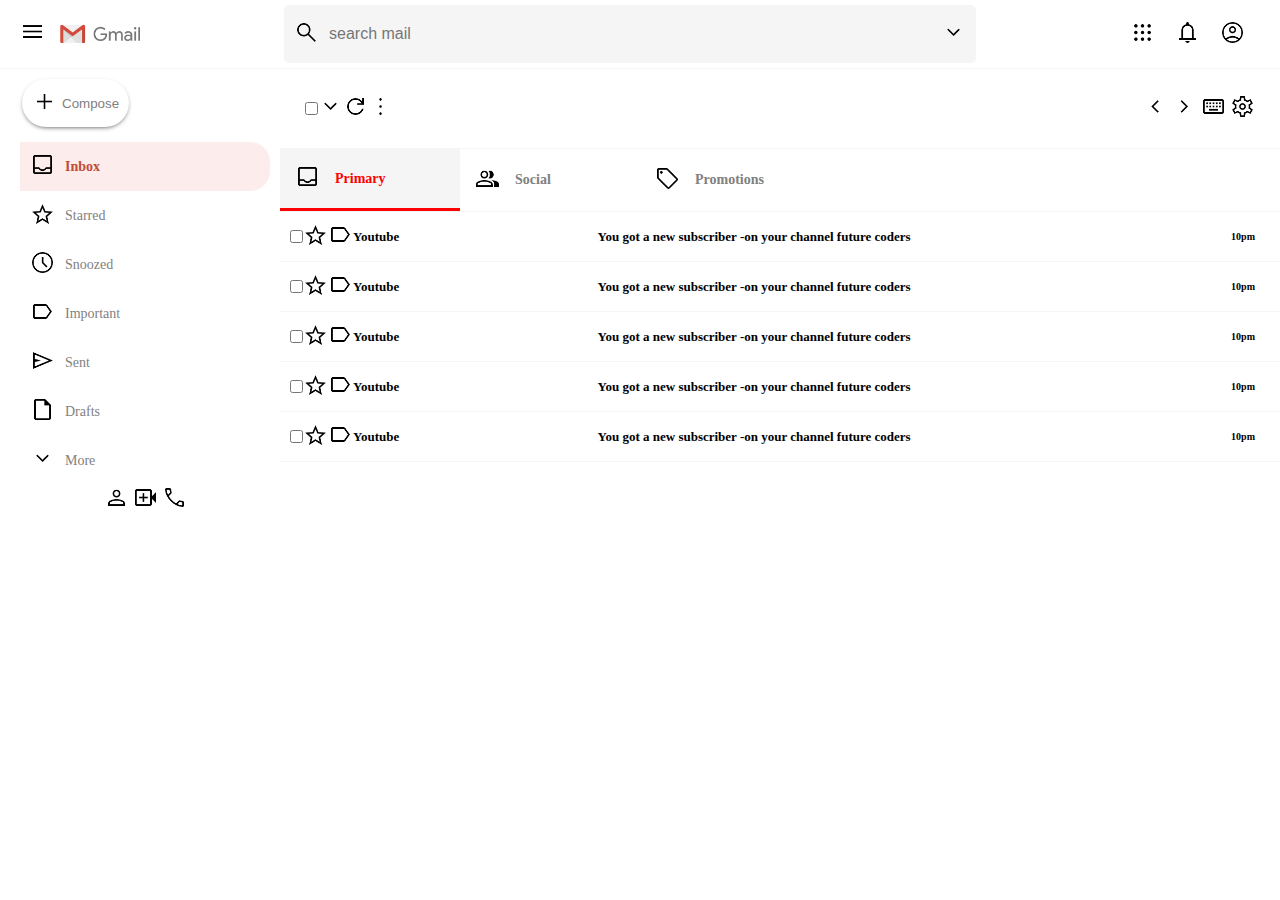
==== commit d817c72e: "commit" ====
--- a/index.html
+++ b/index.html
@@ -1,7 +1,7 @@
 <!doctype html>
 <html lang="en">
   <head>
-    <link rel="stylesheet" href="css/style.css" />
+    <link rel="stylesheet" href="css/style.css" >
     <title>Gmail UI CLONE</title>
   </head>
   <body>
@@ -17,7 +17,7 @@
         <span>
           <img src="Assets/search.png" alt="search" class="icons">
         </span>
-        <input type="text" placeholder="search mail" />
+        <input type="text" placeholder="search mail" >
         <span>
           <img src="Assets/expand.png" alt="arrow" class="icons">
         </span>
--- a/css/style.css
+++ b/css/style.css
@@ -37,9 +37,7 @@
 	border-radius: 5px;
 }
 
-.material-symbols-outlined {
-	color: gray;
-}
+
 .headerLeft span img{
 	width:25px;
 	
@@ -120,10 +118,8 @@
 
 .sidebarOption:hover,
 .sidebarOption:hover h3,
-.sidebarOption:hover .material-symbols-outlined,
-.sidebarOptionActive,
 .sidebarOptionActive h3,
-.sidebarOptionActive .material-symbols-outlined {
+.sidebarOptionActive {
 	background-color: #fcecec;
 	color: #c04b37;
 	font-weight: 800;
@@ -172,10 +168,6 @@
 
 }
 
-.emailListSettings .material-symbols-outlined {
-	margin: 5px;
-	cursor: pointer;
-}
 
 .section {
 	display: flex;
@@ -205,9 +197,6 @@
 	border-bottom: 3px solid red;
 }
 
-.sectionActive .material-symbols-outlined {
-	color: red;
-}
 
 .section h4 {
 	font-size: 14px;
@@ -224,9 +213,6 @@
 	align-items: center;
 }
 
-.emailRowOptions .material-symbols-outlined,input {
-	margin: 5px;
-}
 
 .emailRow {
 	display: flex;
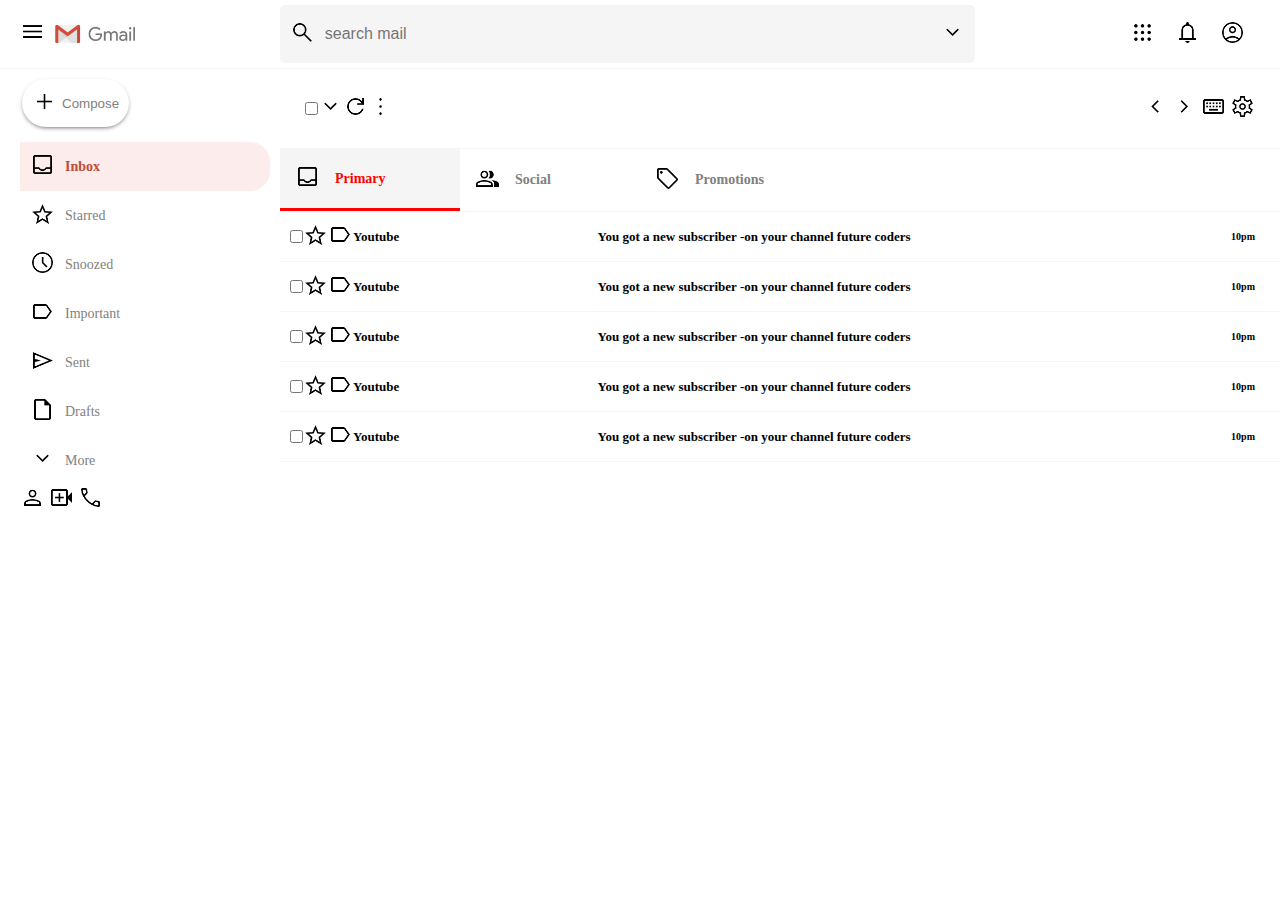
==== commit 7bf42fdf: "commit ok" ====
--- a/index.html
+++ b/index.html
@@ -6,14 +6,14 @@
   </head>
   <body>
     <!--Header starts-->
-    <div class="header">
-      <div class="headerLeft">
-        <span>
+    <div class="header flexC">
+      <div class="headerLeft flexC ">
+        <span class="icons">
           <img src="Assets/menu.png" alt="menu">
         </span>
         <img src="Assets/gmail.jpg" alt="mail">
       </div>
-      <div class="headerMiddle">
+      <div class="headerMiddle flexC">
         <span>
           <img src="Assets/search.png" alt="search" class="icons">
         </span>
@@ -22,7 +22,7 @@
           <img src="Assets/expand.png" alt="arrow" class="icons">
         </span>
       </div>
-      <div class="headerRight">
+      <div class="headerRight flexC">
         <span>
           <img src="Assets/apps.png" alt="apps" class="icons">
         </span>
@@ -39,11 +39,11 @@
     <div class="mainBody">
       <!--sidebar starts-->
       <div class="sidebar">
-        <button class="sidebarCompose">
+        <button class="sidebarCompose flexC">
           <span>
             <img src="Assets/add.png" alt="account" class="icons">
           </span> Compose </button>
-        <div class="sidebarOption sidebarOptionActive">
+        <div class="sidebarOption sidebarOptionActive flexC">
           <span>
             <img src="Assets/inbox.png" alt="inbox" class="icons">
           </span>
@@ -85,7 +85,7 @@
           </span>
           <h3>More</h3>
         </div>
-        <div class="sidebarFooter">
+        <div class="sidebarFooter flexC">
           <div class="sidebarFooterIcons">
             <span>
               <img src="Assets/person.png" alt="person" class="icons">
@@ -104,7 +104,7 @@
       <div class="emailList">
         <!--setting starts-->
         <div class="emailListSettings">
-          <div class="emailListSettingsLeft">
+          <div class=" flexC">
             <input type="checkbox">
             <span>
               <img src="Assets/expand.png" class="icons" alt="expand">
@@ -157,7 +157,7 @@
         <!--email List row starts-->
         <div class="emailList1">
           <!--email row starts-->
-          <div class="emailRow">
+          <div class="emailRow ">
             <div class="emailRowOptions">
               <input type="checkBox">
               <span>
--- a/css/style.css
+++ b/css/style.css
@@ -2,72 +2,52 @@
 	margin: 0;
 	padding: 0;
 }
-/* Header */
-
 .headerLeft img {
 	object-fit: contain;
 	width: 80px;
 	margin-left: 5px;
 }
-
+.flexC{
+	display: flex;
+	align-items: center;
+}
 .header {
-	display: flex;
-	align-items: center;
+	
 	justify-content: space-between;
 	border-bottom: 1px solid whitesmoke;
 	padding:5px;
 }
-
-.headerLeft {
-	display: flex;
-	align-items: center;
-}
-
 .headerLeft span {
 	padding: 10px;
 	cursor: pointer;
 }
-
 .headerMiddle {
-	display: flex;
 	flex: 0.7;
-	align-items: center;
 	background-color: whitesmoke;
 	padding: 10px;
 	border-radius: 5px;
 }
-
-
 .headerLeft span img{
 	width:25px;
-	
 }
 .icons{
 	width:25px;
-	
-}
-
+}
 .headerMiddle input {
 	border: none;
-	width: 100%;
+	width:100%;
 	padding: 10px;
 	outline: none;
 	font-size: medium;
 	background-color: transparent;
 }
-
 .headerRight {
-	display: flex;
 	padding-right: 20px;
 }
-
 .headerRight span {
 	padding: 10px;
 	cursor: pointer;
 }
-/*Sidebar*/
-
-
 .sidebar {
 	flex: 0.3;
 	max-width:250px;
@@ -75,28 +55,21 @@
 	margin-top:0px;
 	padding-right:10px;
 }
-
 .sidebarCompose {
-	margin-top: 10px;
-	margin-left:2px;
-	margin-bottom: 15px;
+	margin:10px 0px 15px 2px;
 	text-transform: capitalize;
 	color: gray;
 	padding:10px;
 	border-radius: 30px;
 	background-color: white;
-	display: flex;
-	align-items: center;
 	cursor: pointer;
 	outline: none;
 	border: none;
 	box-shadow: 0px 2px 5px -2px rgba(0,0,0,0.75);
 }
-
 .sidebarCompose span {
 	margin-right: 5px;
 }
-
 .sidebarOption {
 	display: flex;
 	align-items: center;
@@ -106,16 +79,12 @@
 	cursor: pointer;
 	color: #818181;
 }
-
-
-
 .sidebarOption h3 {
 	flex: 1;
 	margin-left: 10px;
 	font-size: 14px;
 	font-weight: 400;
 }
-
 .sidebarOption:hover,
 .sidebarOption:hover h3,
 .sidebarOptionActive h3,
@@ -125,31 +94,16 @@
 	font-weight: 800;
 }
 
-.sidebarFooter {
-	display: flex;
-	justify-content: center;
-}
-
 .sidebarFooterIcons .material-symbols-outlined {
 	margin: 7px;
 	cursor: pointer;
 }
-/*main_body*/
 .mainBody {
 	display: flex;
-
-}
-
-body {
-
-	overflow: hidden;
-}
-/*email list*/
+}
 .emailList {
 	flex: 1;
-	overflow: scroll;
-}
-
+}
 .emailListSettings {
 	top: 0;
 	display: flex;
@@ -160,26 +114,16 @@
 	z-index: 999;
 	padding:25px;
 }
-
-.emailListSettingsLeft {
-	display: flex;
-	align-items: center;
-	
-
-}
-
-
 .section {
-	display: flex;
-	align-items: center;
 	border-bottom-width: 2px;
 	padding: 15px;
 	min-width: 150px;
 	cursor: pointer;
 	color: grey;
 	border-width: 0;
-}
-
+	display: flex;
+	align-items: center;
+}
 .emailListSection {
 
 	top: 0;
@@ -188,7 +132,6 @@
 	border-bottom: 1px solid whitesmoke;
 	z-index: 999;
 }
-
 .sectionSelected {
 
 	background-color: whitesmoke;
@@ -196,24 +139,18 @@
 	color: red;
 	border-bottom: 3px solid red;
 }
-
-
 .section h4 {
 	font-size: 14px;
 	margin-left: 15px;
 }
-
 .section:hover {
 	background-color: whitesmoke;
 	border-width: 3px;
 }
-
 .emailRowOptions {
 	display: flex;
 	align-items: center;
 }
-
-
 .emailRow {
 	display: flex;
 	align-items: center;
@@ -222,19 +159,16 @@
 	cursor: pointer;
 	z-index: 999;
 }
-
 .emailRow:hover {
 	border-top: 1px solid whitesmoke;
 	box-shadow: 0 4px 4px -2px rgba(0,0,0, 0.24);
 }
-
 .emailRowMessage {
 	display: flex;
 	flex: 0.8;
 	align-items: center;
 	font-size: 13px;
 }
-
 .emailRowMessage h4 {
 	width: 400px;
 	white-space: nowrap;
@@ -243,31 +177,24 @@
 	padding-left: 5px;
 	padding-right: 5px;
 }
-
 .emailRowTitle {
 	font-size: 13px;
 	flex: 0.3;
 }
-
 .emailRowTime {
 	padding-right: 15px;
 	font-size: 10px;
 	font-weight: bold;
 }
-
 .emailRowDescription {
 	font-weight: 400;
 	color: gray;
 }
-
-/*MQ start*/
-
 @media(max-width:1024px) {
 	body {
 		width: 100%;
 	}
 }
-
 @media(max-width:768px) {
 	.headerMiddle {
 		padding: 0px;
@@ -307,7 +234,6 @@
 		font-size: 10px;
 	}
 }
-
 @media (max-width:425px) {
 
 	.headerMiddle {
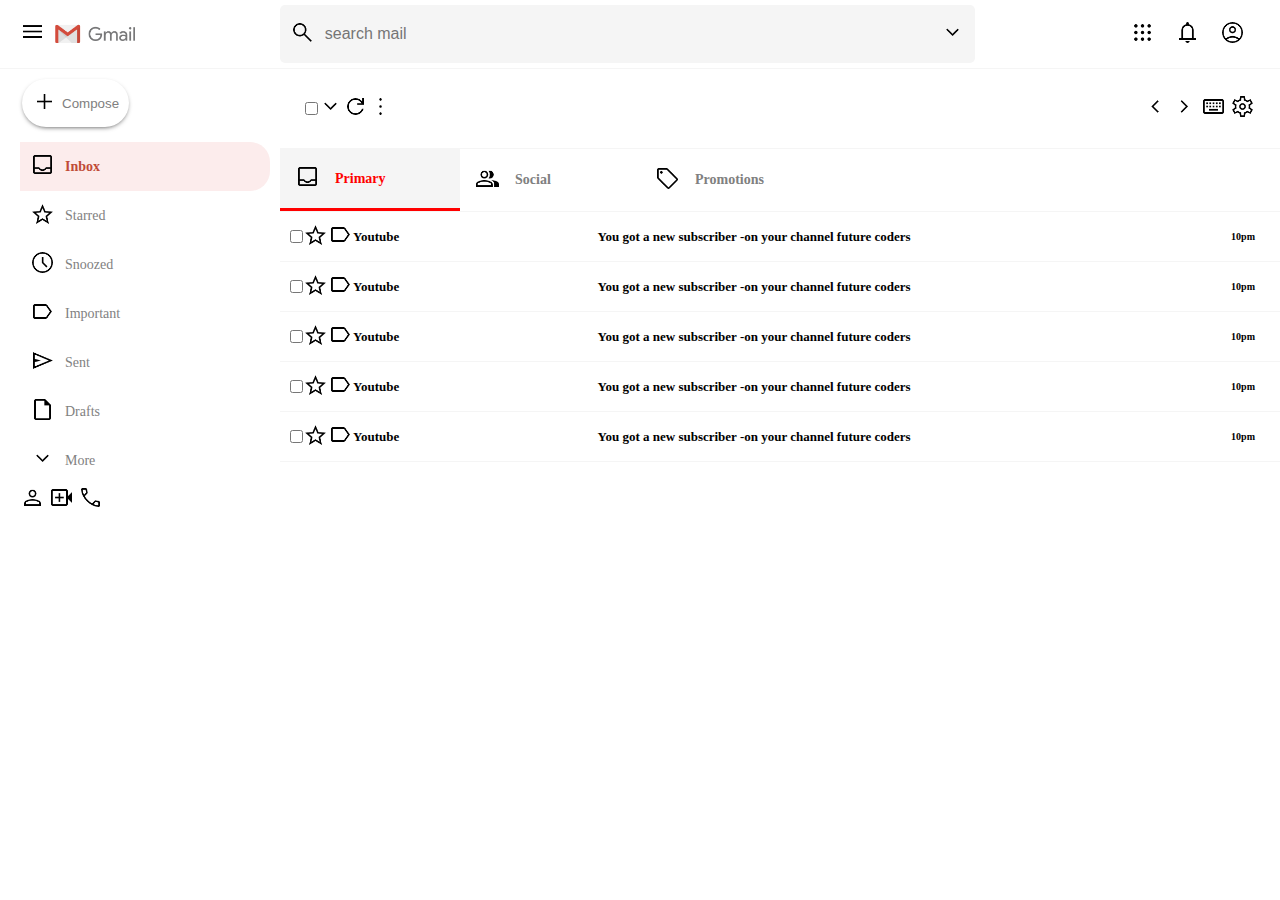
==== commit b62c53a3: "commit" ====
--- a/index.html
+++ b/index.html
@@ -5,7 +5,6 @@
     <title>Gmail UI CLONE</title>
   </head>
   <body>
-    <!--Header starts-->
     <div class="header flexC">
       <div class="headerLeft flexC ">
         <span class="icons">
@@ -34,10 +33,7 @@
         </span>
       </div>
     </div>
-    <!--Header ends-->
-    <!--Main body starts-->
     <div class="mainBody">
-      <!--sidebar starts-->
       <div class="sidebar">
         <button class="sidebarCompose flexC">
           <span>
@@ -49,37 +45,37 @@
           </span>
           <h3>Inbox</h3>
         </div>
-        <div class="sidebarOption ">
+        <div class="sidebarOption flexC">
           <span>
             <img src="Assets/grade.png" alt="grade" class="icons">
           </span>
           <h3>Starred</h3>
         </div>
-        <div class="sidebarOption ">
+        <div class="sidebarOption flexC">
           <span>
             <img src="Assets/timer.png" alt="schedule" class="icons">
           </span>
           <h3>Snoozed</h3>
         </div>
-        <div class="sidebarOption ">
+        <div class="sidebarOption flexC">
           <span>
             <img src="Assets/label.png" alt="label" class="icons">
           </span>
           <h3>Important</h3>
         </div>
-        <div class="sidebarOption ">
+        <div class="sidebarOption flexC">
           <span>
             <img src="Assets/send.png" alt="send" class="icons">
           </span>
           <h3>Sent</h3>
         </div>
-        <div class="sidebarOption ">
+        <div class="sidebarOption flexC">
           <span>
             <img src="Assets/draft.png" alt="draft" class="icons">
           </span>
           <h3>Drafts</h3>
         </div>
-        <div class="sidebarOption ">
+        <div class="sidebarOption flexC">
           <span>
             <img src="Assets/expand.png" alt="arrow" class="icons">
           </span>
@@ -99,10 +95,7 @@
           </div>
         </div>
       </div>
-      <!--sidebar ends-->
-      <!--Email list starts-->
       <div class="emailList">
-        <!--setting starts-->
         <div class="emailListSettings">
           <div class=" flexC">
             <input type="checkbox">
@@ -131,131 +124,114 @@
             </span>
           </div>
         </div>
-        <!--setting ends-->
-        <!--section starts-->
         <div class="emailListSection">
-          <div class="section sectionSelected">
+          <div class="section sectionSelected flexC">
             <span>
               <img src="Assets/inbox.png" class="icons" alt="inbox">
             </span>
             <h4>Primary</h4>
           </div>
-          <div class="section ">
+          <div class="section flexC">
             <span>
               <img src="Assets/group.png" class="icons" alt="group">
             </span>
             <h4>Social</h4>
           </div>
-          <div class="section ">
+          <div class="section flexC">
             <span>
               <img src="Assets/sell.png" class="icons" alt="sell">
             </span>
             <h4>Promotions</h4>
           </div>
         </div>
-        <!--section ends-->
-        <!--email List row starts-->
         <div class="emailList1">
-          <!--email row starts-->
-          <div class="emailRow ">
-            <div class="emailRowOptions">
-              <input type="checkBox">
-              <span>
-                <img src="Assets/star.png" class="icons" alt="grade">
-              </span>
-              <span>
-                <img src="Assets/label.png" class="icons" alt="label">
-              </span>
-            </div>
-            <h3 class="emailRowTitle">Youtube</h3>
-            <div class="emailRowMessage">
-              <h4>You got a new subscriber <span class="emailRow_description">-on your channel future coders</span>
-              </h4>
-            </div>
-            <p class="emailRowTime">10pm</p>
-          </div>
-          <!--email row ends-->
-          <!--email row starts-->
-          <div class="emailRow">
-            <div class="emailRowOptions">
-              <input type="checkBox">
-              <span>
-                <img src="Assets/star.png" class="icons" alt="grade">
-              </span>
-              <span>
-                <img src="Assets/label.png" class="icons" alt="label">
-              </span>
-            </div>
-            <h3 class="emailRowTitle">Youtube</h3>
-            <div class="emailRowMessage">
-              <h4>You got a new subscriber <span class="emailRow_description">-on your channel future coders</span>
-              </h4>
-            </div>
-            <p class="emailRowTime">10pm</p>
-          </div>
-          <!--email row ends-->
-          <!--email row starts-->
-          <div class="emailRow">
-            <div class="emailRowOptions">
-              <input type="checkBox">
-              <span>
-                <img src="Assets/star.png" class="icons" alt="grade">
-              </span>
-              <span>
-                <img src="Assets/label.png" class="icons" alt="label">
-              </span>
-            </div>
-            <h3 class="emailRowTitle">Youtube</h3>
-            <div class="emailRowMessage">
-              <h4>You got a new subscriber <span class="emailRow_description">-on your channel future coders</span>
-              </h4>
-            </div>
-            <p class="emailRowTime">10pm</p>
-          </div>
-          <!--email row ends-->
-          <!--email row starts-->
-          <div class="emailRow">
-            <div class="emailRowOptions">
-              <input type="checkBox">
-              <span>
-                <img src="Assets/star.png" class="icons" alt="grade">
-              </span>
-              <span>
-                <img src="Assets/label.png" class="icons" alt="label">
-              </span>
-            </div>
-            <h3 class="emailRowTitle">Youtube</h3>
-            <div class="emailRowMessage">
-              <h4>You got a new subscriber <span class="emailRow_description">-on your channel future coders</span>
-              </h4>
-            </div>
-            <p class="emailRowTime">10pm</p>
-          </div>
-          <!--email row ends-->
-          <!--email row starts-->
-          <div class="emailRow">
-            <div class="emailRowOptions">
-              <input type="checkBox">
-              <span>
-                <img src="Assets/star.png" class="icons" alt="grade">
-              </span>
-              <span>
-                <img src="Assets/label.png" class="icons" alt="label">
-              </span>
-            </div>
-            <h3 class="emailRowTitle">Youtube</h3>
-            <div class="emailRowMessage">
-              <h4>You got a new subscriber <span class="emailRow_description">-on your channel future coders</span>
-              </h4>
-            </div>
-            <p class="emailRowTime">10pm</p>
-          </div>
-          <!--email row ends-->
-        </div>
-        <!--email row ends-->
-      </div>
-      <!--Email list ends-->
+          <div class="emailRow flexC">
+            <div class="emailRowOptions flexC">
+              <input type="checkBox">
+              <span>
+                <img src="Assets/star.png" class="icons" alt="grade">
+              </span>
+              <span>
+                <img src="Assets/label.png" class="icons" alt="label">
+              </span>
+            </div>
+            <h3 class="emailRowTitle">Youtube</h3>
+            <div class="emailRowMessage flexC">
+              <h4>You got a new subscriber <span class="emailRow_description">-on your channel future coders</span>
+              </h4>
+            </div>
+            <p class="emailRowTime">10pm</p>
+          </div>
+          <div class="emailRow flexC">
+            <div class="emailRowOptions flexC">
+              <input type="checkBox">
+              <span>
+                <img src="Assets/star.png" class="icons" alt="grade">
+              </span>
+              <span>
+                <img src="Assets/label.png" class="icons" alt="label">
+              </span>
+            </div>
+            <h3 class="emailRowTitle">Youtube</h3>
+            <div class="emailRowMessage flexC">
+              <h4>You got a new subscriber <span class="emailRow_description">-on your channel future coders</span>
+              </h4>
+            </div>
+            <p class="emailRowTime">10pm</p>
+          </div>
+          <div class="emailRow flexC">
+            <div class="emailRowOptions flexC">
+              <input type="checkBox">
+              <span>
+                <img src="Assets/star.png" class="icons" alt="grade">
+              </span>
+              <span>
+                <img src="Assets/label.png" class="icons" alt="label">
+              </span>
+            </div>
+            <h3 class="emailRowTitle">Youtube</h3>
+            <div class="emailRowMessage flexC">
+              <h4>You got a new subscriber <span class="emailRow_description">-on your channel future coders</span>
+              </h4>
+            </div>
+            <p class="emailRowTime">10pm</p>
+          </div>
+          <div class="emailRow flexC">
+            <div class="emailRowOptions flexC">
+              <input type="checkBox">
+              <span>
+                <img src="Assets/star.png" class="icons" alt="grade">
+              </span>
+              <span>
+                <img src="Assets/label.png" class="icons" alt="label">
+              </span>
+            </div>
+            <h3 class="emailRowTitle">Youtube</h3>
+            <div class="emailRowMessage flexC">
+              <h4>You got a new subscriber <span class="emailRow_description">-on your channel future coders</span>
+              </h4>
+            </div>
+            <p class="emailRowTime">10pm</p>
+          </div>
+          <div class="emailRow flexC">
+            <div class="emailRowOptions flexC">
+              <input type="checkBox">
+              <span>
+                <img src="Assets/star.png" class="icons" alt="grade">
+              </span>
+              <span>
+                <img src="Assets/label.png" class="icons" alt="label">
+              </span>
+            </div>
+            <h3 class="emailRowTitle">Youtube</h3>
+            <div class="emailRowMessage flexC">
+              <h4>You got a new subscriber <span class="emailRow_description">-on your channel future coders</span>
+              </h4>
+            </div>
+            <p class="emailRowTime">10pm</p>
+          </div>
+        </div>
+      </div>
     </div>
-    <!--Main body ends-->
   </body>
 </html>--- a/css/style.css
+++ b/css/style.css
@@ -7,15 +7,17 @@
 	width: 80px;
 	margin-left: 5px;
 }
-.flexC{
+.headerLeft span img {
+	width: 25px;
+}
+.flexC {
 	display: flex;
 	align-items: center;
 }
 .header {
-	
 	justify-content: space-between;
 	border-bottom: 1px solid whitesmoke;
-	padding:5px;
+	padding: 5px;
 }
 .headerLeft span {
 	padding: 10px;
@@ -27,15 +29,13 @@
 	padding: 10px;
 	border-radius: 5px;
 }
-.headerLeft span img{
-	width:25px;
-}
-.icons{
-	width:25px;
+
+.icons {
+	width: 25px;
 }
 .headerMiddle input {
 	border: none;
-	width:100%;
+	width: 100%;
 	padding: 10px;
 	outline: none;
 	font-size: medium;
@@ -50,16 +50,15 @@
 }
 .sidebar {
 	flex: 0.3;
-	max-width:250px;
-	padding-left:20px;
-	margin-top:0px;
-	padding-right:10px;
+	max-width: 250px;
+	padding: 0px 10px 0px 20px;
+	margin-top: 0px;
 }
 .sidebarCompose {
-	margin:10px 0px 15px 2px;
+	margin: 10px 0px 15px 2px;
 	text-transform: capitalize;
 	color: gray;
-	padding:10px;
+	padding: 10px;
 	border-radius: 30px;
 	background-color: white;
 	cursor: pointer;
@@ -71,9 +70,7 @@
 	margin-right: 5px;
 }
 .sidebarOption {
-	display: flex;
-	align-items: center;
-	padding:10px;
+	padding: 10px;
 	border-top-right-radius: 20px;
 	border-bottom-right-radius: 20px;
 	cursor: pointer;
@@ -93,11 +90,6 @@
 	color: #c04b37;
 	font-weight: 800;
 }
-
-.sidebarFooterIcons .material-symbols-outlined {
-	margin: 7px;
-	cursor: pointer;
-}
 .mainBody {
 	display: flex;
 }
@@ -110,9 +102,9 @@
 	justify-content: space-between;
 	border-bottom: 1px solid whitesmoke;
 	background-color: white;
-	padding:5px;
+	padding: 5px;
 	z-index: 999;
-	padding:25px;
+	padding: 25px;
 }
 .section {
 	border-bottom-width: 2px;
@@ -121,11 +113,8 @@
 	cursor: pointer;
 	color: grey;
 	border-width: 0;
-	display: flex;
-	align-items: center;
 }
 .emailListSection {
-
 	top: 0;
 	display: flex;
 	background-color: white;
@@ -133,7 +122,6 @@
 	z-index: 999;
 }
 .sectionSelected {
-
 	background-color: whitesmoke;
 	border-width: 3px;
 	color: red;
@@ -147,14 +135,8 @@
 	background-color: whitesmoke;
 	border-width: 3px;
 }
-.emailRowOptions {
-	display: flex;
-	align-items: center;
-}
 .emailRow {
-	display: flex;
-	align-items: center;
-	padding:10px;
+	padding: 10px;
 	border-bottom: 1px solid whitesmoke;
 	cursor: pointer;
 	z-index: 999;
@@ -164,9 +146,7 @@
 	box-shadow: 0 4px 4px -2px rgba(0,0,0, 0.24);
 }
 .emailRowMessage {
-	display: flex;
 	flex: 0.8;
-	align-items: center;
 	font-size: 13px;
 }
 .emailRowMessage h4 {
@@ -174,8 +154,7 @@
 	white-space: nowrap;
 	overflow: hidden;
 	text-overflow: ellipsis;
-	padding-left: 5px;
-	padding-right: 5px;
+	padding: 0px 5px 0px 5px;
 }
 .emailRowTitle {
 	font-size: 13px;
@@ -203,18 +182,23 @@
 	.sideBar {
 		width: 100px;
 	}
-	.headerLeft span img{
-			width:18px;
-	}
-	.icons{
+
+	.headerLeft span img {
 		width: 18px;
 	}
+
+	.icons {
+		width: 18px;
+	}
+
 	.headerMiddle input {
 		font-size: small;
 	}
+
 	.sidebarOption h3 {
 		font-size: 14px;
 	}
+
 	.section h4 {
 		font-size: 10px;
 	}
@@ -224,8 +208,9 @@
 	}
 
 	.emailRowMessage h4 {
-		font-size:10px;
-	}
+		font-size: 10px;
+	}
+
 	.emailRowMessage h4 {
 		width: 180px;
 	}
@@ -239,20 +224,22 @@
 	.headerMiddle {
 		padding: 0px;
 	}
-	.headerLeft span img{
-			width:16px;
+
+	.headerLeft span img {
+		width: 16px;
 	}
 
 	.headerLeft img {
 		width: 40px;
 	}
 
-	.icons{
+	.icons {
 		width: 16px;
 	}
-	.sideBar{
-			width:50px;
-		}
+
+	.sideBar {
+		width: 50px;
+	}
 
 	.section {
 		min-width: 5px;
@@ -269,8 +256,9 @@
 	.section h4 {
 		font-size: 8px;
 	}
-	.emailRow{
-		padding:2px;
+
+	.emailRow {
+		padding: 2px;
 	}
 
 	.emailRowTitle {
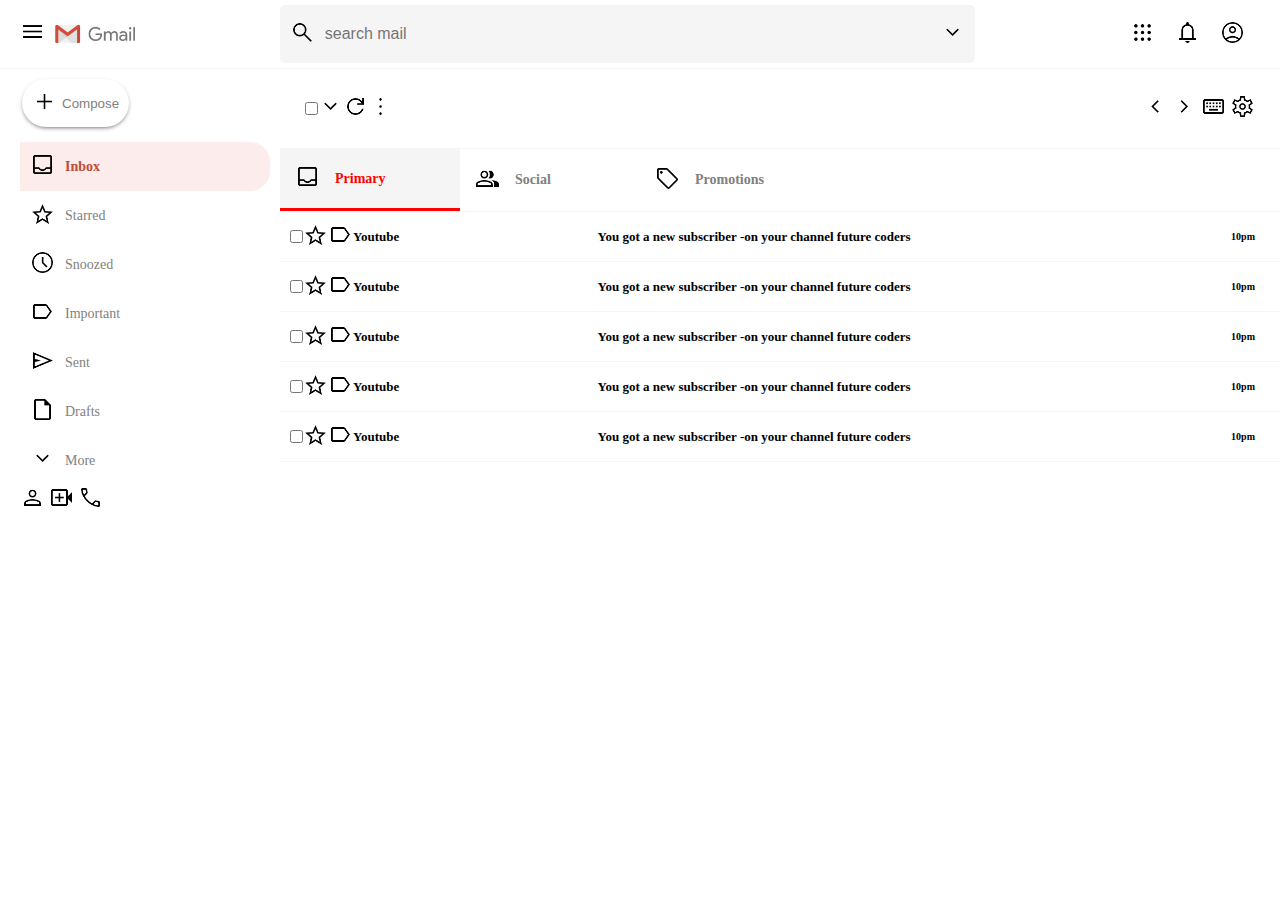
==== commit e00120f2: "commit ok" ====
--- a/index.html
+++ b/index.html
@@ -1,6 +1,8 @@
 <!doctype html>
 <html lang="en">
   <head>
+    <meta charset="utf-8">
+    <meta name="viewport" content="width=device-width, initial-scale=1">
     <link rel="stylesheet" href="css/style.css" >
     <title>Gmail UI CLONE</title>
   </head>
